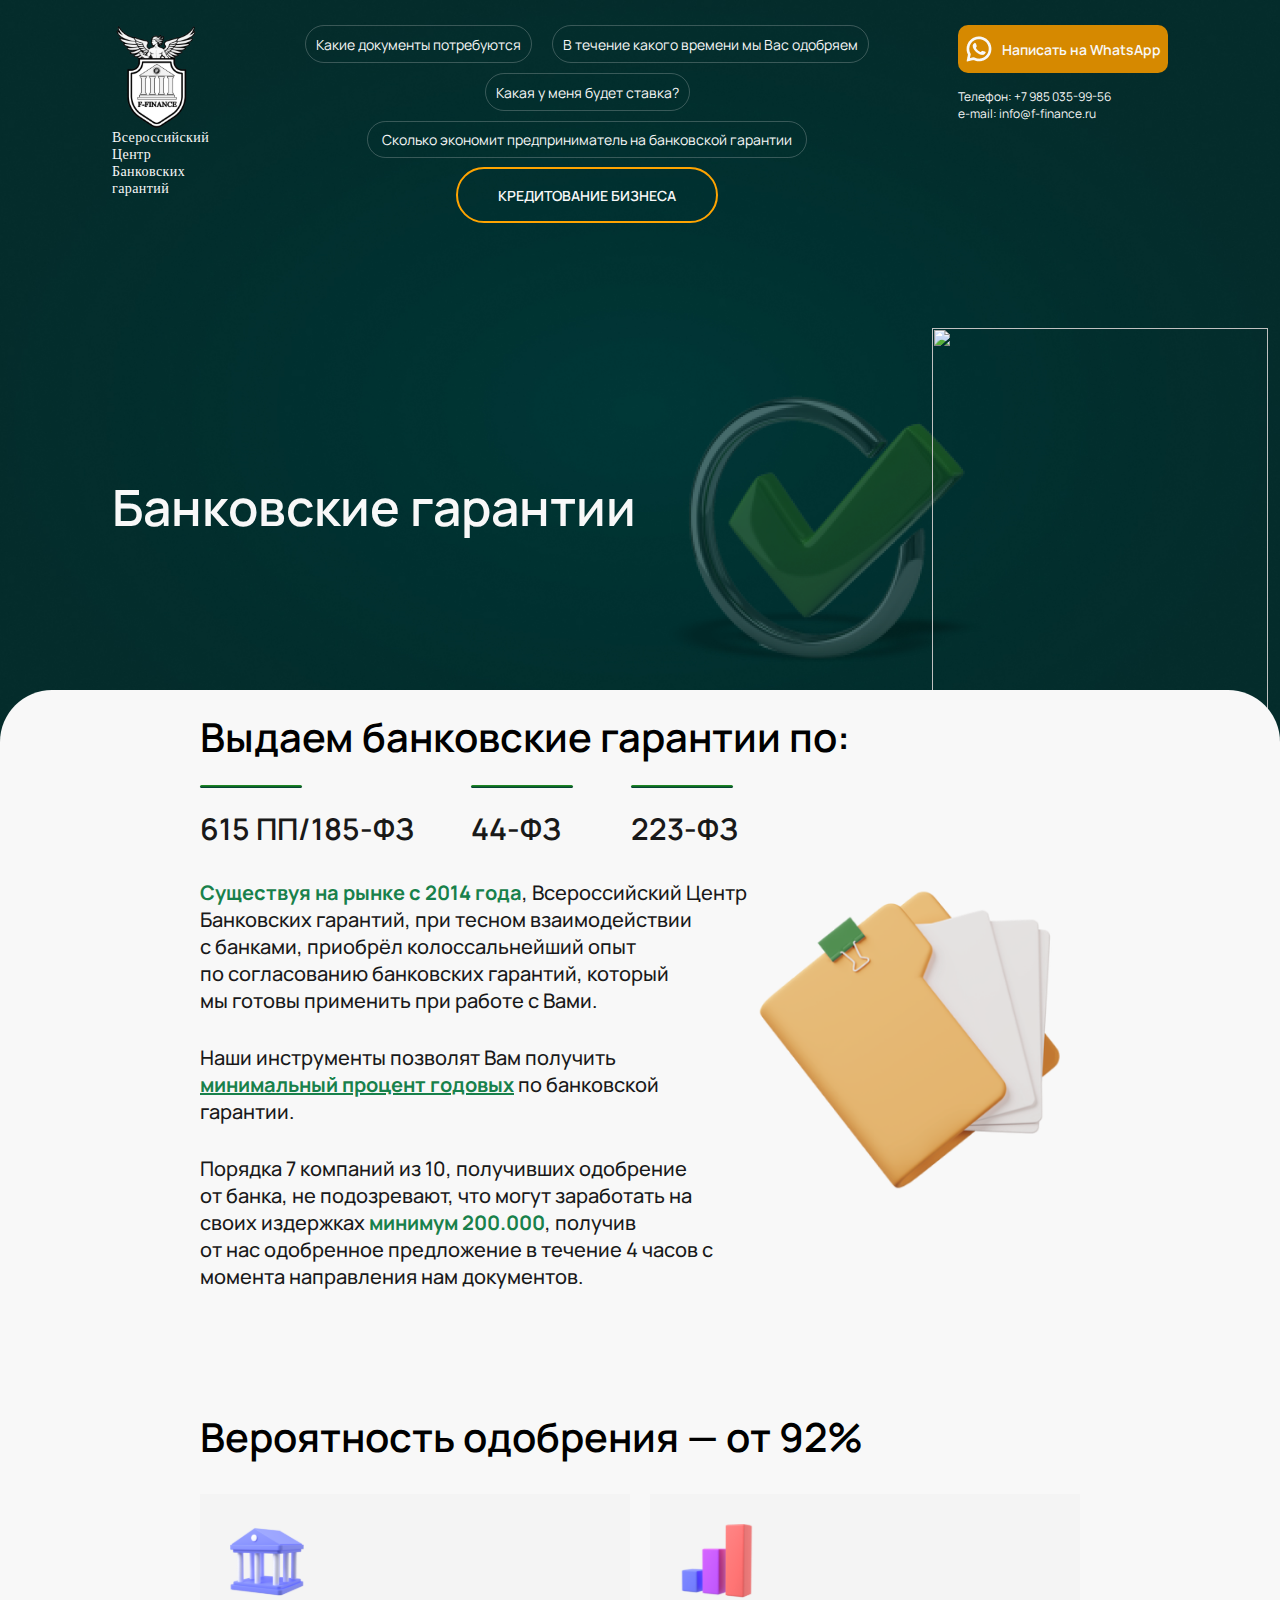
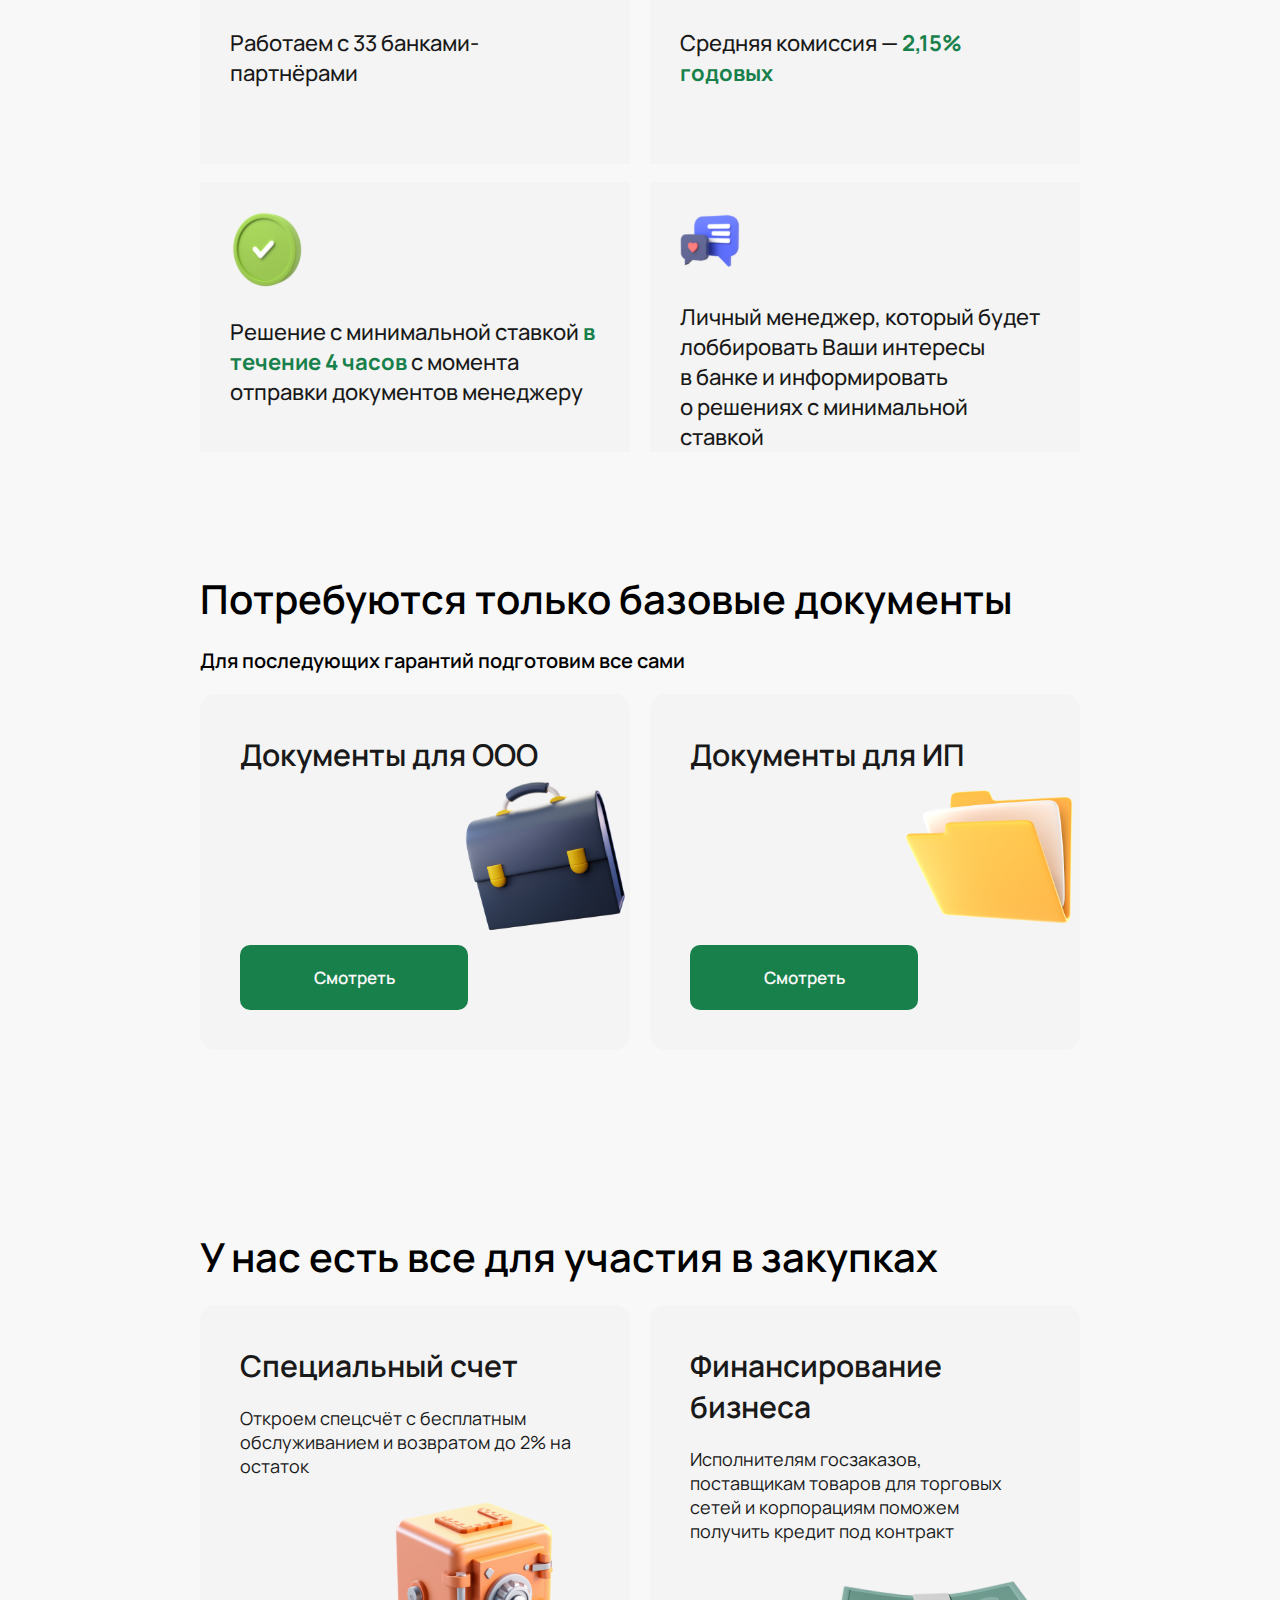
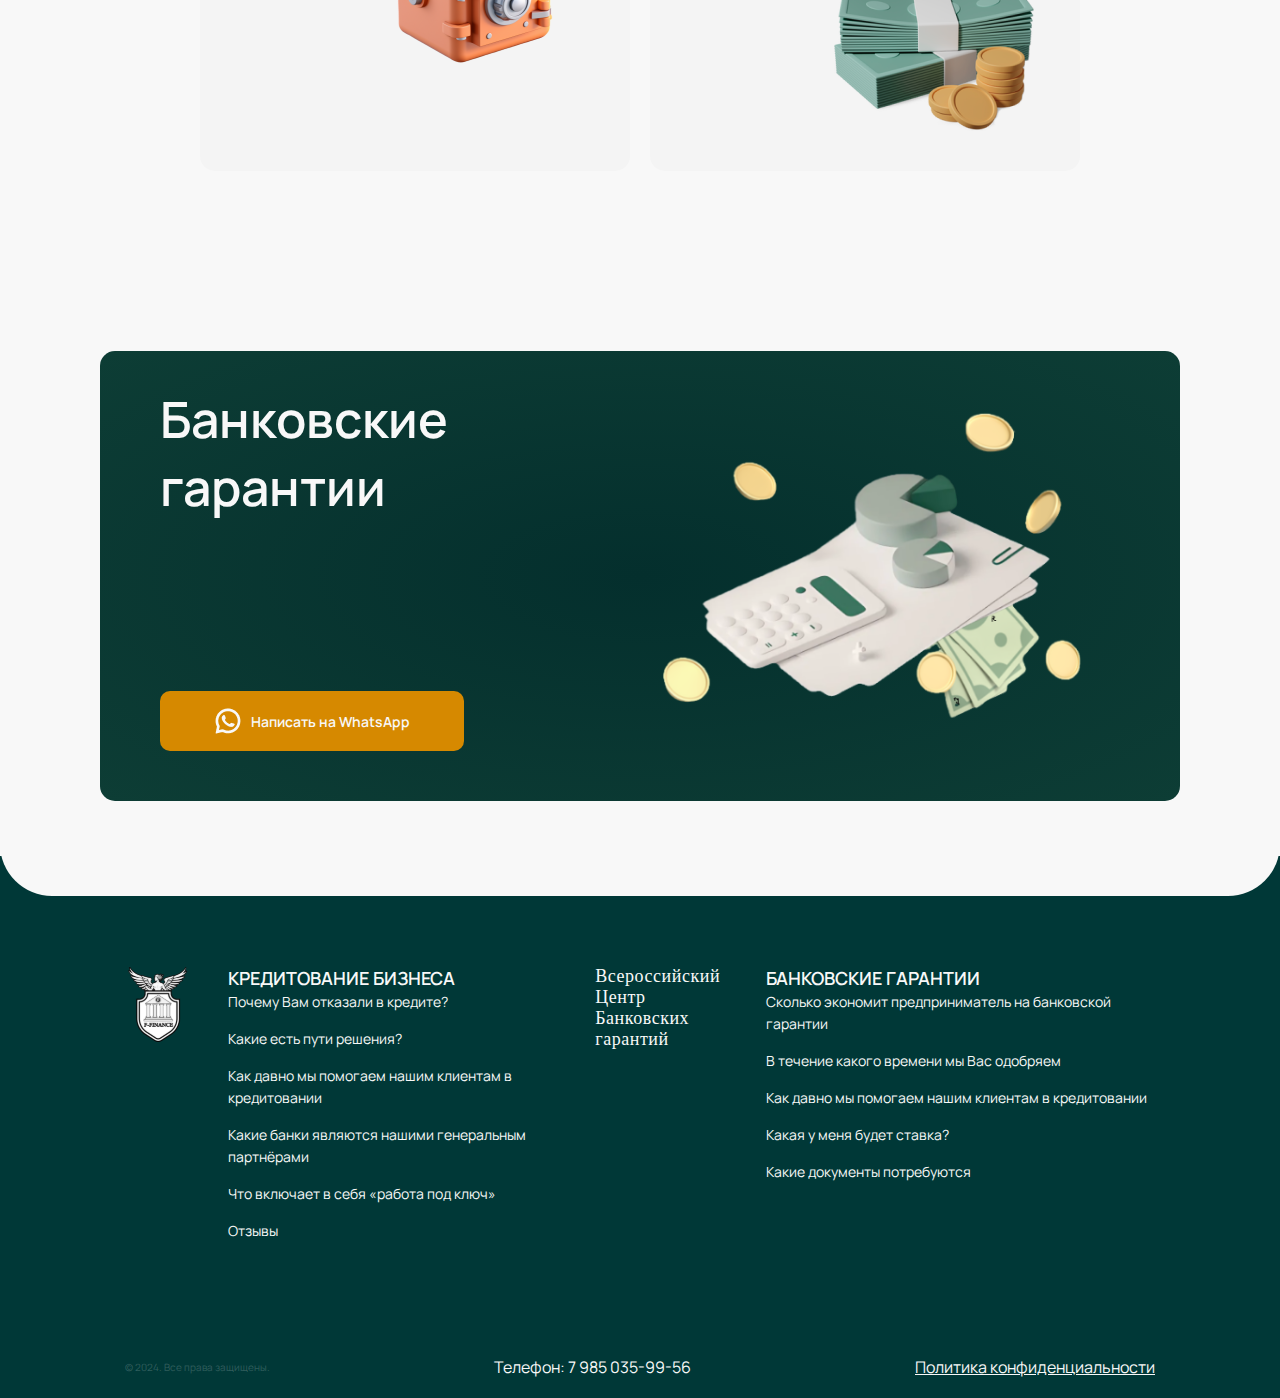
==== guarantees.html @ 7646e1a2 "edits" ====
<!DOCTYPE html>
<html lang="en">
<head>
    <meta charset="UTF-8">
    <meta name="viewport" content="width=device-width, initial-scale=1.0">
    <title>Банковские гарантии</title>
    <link rel="stylesheet" href="css/guarantee.css" />
</head>
<body>
    <div class="wrapper">
        <header class="header">
            <div class="header__container container">
                <div class="header__logo">
                    <img src="img/logo.svg" alt="logo" />
                    <p class="header__logo-text">
                        Всероссийский Центр Банковских гарантий
                    </p>
                </div>
                <nav class="header__nav menu">
                    <ul class="menu__list">
                        <li class="menu__list-item">
                            <a href="#documents"
                                >Какие документы потребуются
                            </a>
                        </li>
                        <li class="menu__list-item ok">
                            <a href="#time">В течение какого времени мы Вас одобряем</a>
                        </li>
                        <li class="menu__list-item time">
                            <a href="#time"
                                >Какая у меня будет ставка?</a
                            >
                        </li>
                        <div class="menu__list-block">
                            <li class="menu__list-item">
                                <a href="#issue"
                                    >Сколько экономит предприниматель на банковской гарантии </a
                                >
                            </li>
                        </div>

                        <li class="menu__list-item menu__list-accent">
                            <a href="index.html"
                                >Кредитование бизнеса</a
                            >
                        </li>
                    </ul>
                </nav>
                <nav class="header__mob mob-menu">
                    <ul class="mob-menu__list">
                        <li class="mob-menu__list-item">
                            <a href="#issue"
                                >Сколько экономит предприниматель 
                                на банковской гарантии </a
                            >
                        </li>
                        <li class="mob-menu__list-item ok1">
                            <a href="#time">В течение какого времени мы Вас одобряем</a>
                        </li>
                        <li class="mob-menu__list-item time1">
                            <a href="#time"
                                >Какая у меня будет ставка?</a
                            >
                        </li>
                        <li class="mob-menu__list-item">
                            <a href="#documents">Какие документы потребуются</a>
                        </li>

                        <li class="menu__list-accent_mobile">
                            <a href="index.html"
                                >Кредитование бизнеса</a
                            >
                        </li>
                    </ul>
                    <div class="mob-menu__contacts">
                        <a
                            class="wa-btn btn"
                            target="_blank"
                            href="https://wa.me/79850359956"
                        >
                            <img
                                src="img/whatsapp.png"
                                alt="whatsapp icon"
                            />
                            Написать на WhatsApp
                        </a>
                        <span class="number"
                            >Телефон: +7 985 035-99-56</span
                        >
                    </div>
                </nav>
                <div class="header__contacts">
                    <a
                        class="wa-btn btn"
                        target="_blank"
                        href="https://wa.me/79850359956"
                    >
                        <img src="img/whatsapp.png" alt="whatsapp icon" />
                        Написать на WhatsApp
                    </a>
                    <div class="number-wrap">
                        <span class="number"
                            >Телефон: +7 985 035-99-56</span
                        >
                        <span class="number"
                            >e-mail: info@f-finance.ru</span
                        >
                    </div>
                </div>
                <div class="burger">
                    <span></span>
                    <span></span>
                    <span></span>
                </div>
            </div>
                <div class="header__content container">
                    <h1 class="header__content-title">Банковские гарантии</h1>
                    <div class="header__content-img">
                        <img class="approved" src="./img/businessGuarantees/approved.png" alt="">
                        <img class="phone" src="./img/businessGuarantees/phone.svg" alt="">
                    </div>
            </div>
        </header>

        <main>
            <div class="wrapper-white ">
                <div id="issue" class="issue container">
                    <h1 class="title">Выдаем банковские гарантии по:</h1>

                    <div class="issue__section">
                        <div class="issue__section-text">
                            <div class="articles">
                                <div class="article">
                                    <div class="article-line"></div>
                                    <h2 class="article-text">615 ПП/185-ФЗ</h2>
                                </div>
                                <div class="article">
                                    <div class="article-line"></div>
                                    <h2 class="article-text">44-ФЗ</h2>
                                </div>
                                <div class="article">
                                    <div class="article-line"></div>
                                    <h2 class="article-text">223-ФЗ</h2>
                                </div>
                            </div>
                            <p><span class="accent">Существуя на рынке с 2014 года</span>, Всероссийский Центр Банковских гарантий, при тесном взаимодействии с банками, приобрёл колоссальнейший опыт по согласованию банковских гарантий, который мы готовы применить при работе с Вами. </p>
                            <p>Наши инструменты позволят Вам получить <span style="text-decoration: underline;" class="accent">минимальный процент годовых</span> по банковской гарантии.</p>
                            <p>Порядка 7 компаний из 10, получивших одобрение от банка, не подозревают, что могут заработать на своих издержках <span class="accent">минимум 200.000</span>, получив от нас одобренное предложение в течение 4 часов с момента направления нам документов. </p>
                        </div>
                        <div class="issue__section-img">
                            <img src="./img/businessGuarantees/folder.png" alt="">
                        </div>
                    </div>
                </div>

                <div id="time" class="approval__section container">
                    <h1 class="title">Вероятность одобрения — от 92%</h1>

                    <div class="approval__section-cards">
                        <div class="approval__section-card">
                            <img src="./img/businessGuarantees/bank.svg" alt="">
                            <p>Работаем с 33 банками-партнёрами</p>
                        </div>
                        <div  class="approval__section-card">
                            <img src="./img/businessGuarantees/comission.svg" alt="">
                            <p>Средняя комиссия — <span id="time1" class="accent procent">2,15% годовых</span></p>
                        </div>

                        <div class="approval__section-card">
                            <img src="./img/businessGuarantees/approve.svg" alt="">
                            <p>Решение с минимальной ставкой <span id="time2" class="accent time">в течение 4 часов</span> с момента отправки документов менеджеру</p>
                        </div>

                        <div class="approval__section-card">
                            <img src="./img/businessGuarantees/message.svg" alt="">
                            <p>Личный менеджер, который будет лоббировать Ваши интересы в банке и информировать о решениях с минимальной ставкой</p>
                        </div>
                    </div>
                </div>

                <div id="documents" class="documents__section container">
                    <h1 class="title">Потребуются только базовые документы</h1>
                        <h3 class="subtitle">Для последующих гарантий подготовим все сами</h3>

                        <div class="documents__section-cards">
                            <div class="documents__section-card">
                                <div>
                                    <h3>Документы для ООО</h3>
                                    <button class="green-btn llc">Смотреть</button>
                                </div>
                                <img src="./img/businessGuarantees/breifcase.png" alt="">
                            </div>

                            <div class="documents__section-card">
                                <div>
                                    <h3>Документы для ИП</h3>
                                    <button class="green-btn sp">Смотреть</button>
                                </div>
                                <img src="./img/businessGuarantees/folder-icon.png" alt="">
                            </div>
                        </div>
                        </div>


                <div class="purchase__section container">
                    <h1 class="title">У нас есть все для участия в закупках</h1>

                    <div class="purchase__section-cards">
                        <div class="purchase__section-card">
                            <h3>Специальный счет</h3>
                            <p>Откроем спецсчёт с бесплатным обслуживанием и возвратом до 2% на остаток</p>
                            <div>
                                <img src="./img/businessGuarantees/safe.png" alt="safe">
                            </div>
                        </div>

                        <div class="purchase__section-card">
                            <h3>Финансирование бизнеса</h3>
                            <p>Исполнителям госзаказов, поставщикам товаров  для торговых сетей и корпорациям поможем получить кредит под контракт</p>
                            <div><img src="./img/businessGuarantees/money.png" alt="money"></div>
                        </div>
                    </div>
                </div>

                <div class="write__section container">
                    <div>
                        <h1>Банковские гарантии</h1>
                    <a
                            class="wa-btn btn write-btn"
                            target="_blank"
                            href="https://wa.me/79850359956"
                        >
                            <img
                                src="img/whatsapp.png"
                                alt="whatsapp icon"
                            />
                            Написать на WhatsApp
                        </a>
                    </div>
                    <div>
                        <img src="./img/businessGuarantees/money-icon.png" alt="">
                    </div>
                </div>
                </div>
            </div>
        </main>

        
        <footer class="footer">
            <div class="footer__container container">
                <div class="footer_container-up">
                    <div class="footer_container-left">
                        <div class="logo footer__logo">
                            <img src="img/logo.svg" alt="" />
                        </div>

                        <ul class="footer_nav-list">
                            <h6 class="footer_nav-item footer_nav-accent bank-link">
                                <a href="index.html">Кредитование бизнеса</a>
                            </h6>
                            <li class="footer_nav-item">
                                <a href="./index.html#denial"
                                    >Почему Вам отказали в кредите?</a
                                >
                            </li>
                            <li class="footer_nav-item">
                                <a href="./index.html#ways">Какие есть пути решения?</a>
                            </li>
                            <li class="footer_nav-item">
                                <a href="./index.html#experience"
                                    >Как давно мы помогаем нашим клиентам в
                                    кредитовании</a
                                >
                            </li>
                            <li class="footer_nav-item">
                                <a href="./index.html#partners"
                                    >Какие банки являются нашими генеральным
                                    партнёрами</a
                                >
                            </li>
                            <li class="footer_nav-item">
                                <a href="./index.html#work"
                                    >Что включает в себя «работа
                                    под ключ»</a
                                >
                            </li>
                            <li class="footer_nav-item">
                                <a href="./index.html#reviews">Отзывы</a>
                            </li>
                        </ul>
                    </div>
                    <div class="footer_container-right">
                        <div class="logo footer__logo-text">
                            Всероссийский Центр Банковских гарантий
                        </div>

                        <ul class="footer_nav-list">
                            <h6 class="footer_nav-item bank-link">
                                <a href="guarantees.html">Банковские гарантии</a>
                            </h6>
                            <li class="footer_nav-item">
                                <a href="#issue"
                                    >Сколько экономит предприниматель на
                                    банковской гарантии
                                </a>
                            </li>
                            <li class="footer_nav-item ok3">
                                <a href="#time"
                                    >В течение какого времени мы Вас
                                    одобряем</a
                                >
                            </li>
                            <li class="footer_nav-item time3">
                                <a href="#time"
                                    >Как давно мы помогаем нашим клиентам в
                                    кредитовании</a
                                >
                            </li>
                            <li class="footer_nav-item">
                                <a href="#time">Какая у меня будет ставка?</a>
                            </li>
                            <li class="footer_nav-item">
                                <a href="#documents">Какие документы потребуются</a>
                            </li>
                        </ul>
                    </div>
                </div>
                <div class="footer_container-down">
                    <h6 class="footer__text">
                        © 2024. Все права защищены.
                    </h6>
                    <h5 class="footer-number">Телефон: 7 985 035-99-56</h5>
                    <a href="policy.html">Политика конфиденциальности</a>
                </div>
            </div>
        </footer>

        <footer class="footer-mobile">
            <div class="footer_container-right">
                <ul class="footer_nav-list">
                    <li class="footer_nav-item fc">
                        <a href="./index.html#denial"
                            >Почему Вам отказали в кредите?
                        </a>
                    </li>
                    <li class="footer_nav-item">
                        <a href="./index.html#ways"
                            >Какие есть пути решения</a
                        >
                    </li>
                    <li class="footer_nav-item">
                        <a href="./index.html#experience"
                            >Как давно мы помогаем нашим клиентам в кредитовании</a
                        >
                    </li>
                    <li class="footer_nav-item">
                        <a href="./index.html#partners">Какие банки являются нашими генеральным партнёрами</a>
                    </li>
                    <li class="footer_nav-item">
                        <a href="./index.html#work">Что включает в себя «работа под ключ»</a>
                    </li>

                    <li class="footer_nav-item">
                        <a href="./index.html#reviews">Отзывы</a>
                    </li>

                    <h6 class="bank-link"><a href="index.html">КРЕДИТОВАНИЕ БИЗНЕСА</a></h6>
                </ul>
            </div>

            <div class="footer_container-down down-mobile">
                <h6 class="footer__text">© 2024. Все права защищены.</h6>
                <a href="policy.html">Политика конфиденциальности</a>
            </div>
        </footer>

        <div class="modal ">
            <div class="modal__content">
                <div class="modal__content-escape">
                    <img class="esc" src="./img/businessGuarantees/escape.svg" alt="">
                </div>

                <h1 class="modal__content-title">Документы для ООО</h1>

                <ul class="modal__content-list">
                    <li class="modal__content-item">Паспорт руководителя и учредителя организации (скан страниц разворота с фотографией + страницы с регистрацией);</li>
                    <li class="modal__content-item">Бухгалтерскую отчетность за прошлый год с квитанцией о приеме ИФНС;</li>
                    <li class="modal__content-item">Бухгалтерскую отчетность за последний квартал без отметок ИФНС, просто выгрузку (баланс и отчёт о финансовых результатах);</li>
                    <li class="modal__content-item">Налоговая декларация по УСН/налогу на прибыль за последний завершенный период с отметкой о принятии налоговым органом;</li>
                    <li class="modal__content-item">Устав организации;</li>
                    <li class="modal__content-item">Решение / протокол о назначении директором;</li>
                    <li class="modal__content-item">Договор аренды / собственности;</li>
                    <li class="modal__content-item">Карточку организации в свободной форме (где указаны юридический/фактический адрес, БИК, номер р/с);</li>
                    <li class="modal__content-item">Номер закупки как на портале ЕИС, и тип гарантии (участие, обеспечение исполнения и т.д.) плюс сумму и срок.</li>
                </ul>

            </div>
        </div>

        <div class="modal modalSp">
            <div class="modal__content">
                <div class="modal__content-escape">
                    <img class="esc esc1" src="./img/businessGuarantees/escape.svg" alt="">
                </div>

                <h1 class="modal__content-title">Документы для ИП</h1>

                <ul class="modal__content-list">
                    <li class="modal__content-item">Паспорт руководителя и учредителя организации (скан страниц разворота с фотографией + страницы с регистрацией);</li>
                    <li class="modal__content-item">Бухгалтерскую отчетность за год, без отметок ИФНС, просто выгрузку (баланс и отчёт о финансовых результатах;</li>
                    <li class="modal__content-item">Бухгалтерскую отчетность за 2 последний квартал без отметок ИФНС, просто выгрузку (баланс и отчёт о финансовых результатах);</li>
                    <li class="modal__content-item">Налоговая декларация по УСН/налогу на прибыль за последний завершенный период с отметкой о принятии налоговым органом;</li>
                    <li class="modal__content-item">Карточку организации в свободной форме (где указаны юридический/фактический адрес, БИК, номер р/с);</li>
                    <li class="modal__content-item">Номер закупки как на портале ЕИС, и тип гарантии (участие, обеспечение исполнения и т.д.) плюс сумму и срок.</li>
                    </ul>

            </div>
        </div>

    <script src="./js/scriptModal.js"></script>
</body>
</html>
---- css/guarantee.css ----
@import url("./reset.css");
@import url("https://fonts.googleapis.com/css2?family=Bebas+Neue&family=Manrope:wght@200..800&display=swap");
:root {
  --black: #000;
  --white: #f8f8f8;
  --grey: #ebebeb;
  --green: #003837;
  --greenHover: #00d107;
  --lightGreen: #18814b;
  --yellow: #ffa401;
}

div,
span,
h1,
h2,
h3,
h4,
h5,
h6,
p,
a {
  font-family: "Manrope", sans-serif;
  color: var(--white);
}

body {
  background-color: var(--white);
}

.container {
  max-width: 1256px;
  margin: 0 auto;
  padding: 0px 100px;
}
@media (max-width: 700px) {
  .container {
    padding: 0 10px;
  }
}

.title {
  font-size: 40px;
  font-weight: 600;
  line-height: 54.64px;
  margin-bottom: 20px;
  color: var(--black);
}
@media (max-width: 1000px) {
  .title {
    font-size: 30px;
    line-height: 34.15px;
  }
}
@media (max-width: 590px) {
  .title {
    font-size: 35px;
    line-height: 40px;
  }
}
@media (max-width: 400px) {
  .title {
    font-size: 25px;
    line-height: 34.15px;
  }
}

.phrase {
  display: inline-block;
  color: rgba(2, 49, 48, 0.4117647059);
  font-size: 12px;
  padding: 10px 15px;
  margin-bottom: 10px;
  border: 1px solid rgba(2, 49, 48, 0.4117647059);
  border-radius: 100px;
}

.subtitle {
  color: var(--black);
  font-size: 20px;
  font-weight: 600;
  margin-top: 20px;
  margin-bottom: 20px;
}
.subtitle span {
  display: block;
  color: var(--black);
  font-weight: 600;
  font-size: 20px;
  line-height: 27.32px;
  margin-bottom: 5px;
}
@media (max-width: 400px) {
  .subtitle span {
    font-size: 16px;
    line-height: 21.86px;
  }
}
@media (max-width: 400px) {
  .subtitle {
    font-size: 14px;
    line-height: 19.12px;
  }
}

.header {
  background: url(../img/bg.jpg);
  background-size: cover;
  background-repeat: no-repeat;
}
.header__logo {
  width: 127px;
}
.header__logo img {
  width: 85px;
  height: 104px;
}
.header__logo-text {
  font-family: "Bebas Neue";
  letter-spacing: 0.03em;
  font-size: 14px;
  font-weight: 300;
}
@media (max-width: 1000px) {
  .header__logo {
    display: flex;
    width: 100%;
    align-items: center;
  }
  .header__logo img {
    width: 44px;
    height: 54px;
    margin-right: 36px;
  }
  .header__logo-text {
    width: 156px;
    font-family: "Bebas Neue";
    letter-spacing: 0.03em;
    font-size: 14px;
    font-weight: 300;
  }
}
.header__container {
  padding-top: 25px;
  display: flex;
  justify-content: space-between;
  position: relative;
}
.header__contacts {
  z-index: 1;
}
@media (max-width: 1050px) {
  .header__contacts {
    display: none;
  }
}

.burger {
  display: none;
  z-index: 101;
  align-items: start;
  justify-content: center;
  width: 50px;
  height: 50px;
  border-radius: 30px;
  background-color: var(--white);
  position: relative;
}
.burger span {
  display: flex;
  width: 30px;
  height: 3px;
  border-radius: 10px;
  transition: 0.3s ease-in-out;
  background-color: #191919;
}
.burger span {
  margin: 15px 0;
  position: absolute;
}
.burger span:nth-child(1) {
  position: absolute;
  top: 20px;
}
.burger span:nth-child(2) {
  top: 10px;
  width: 18px;
  right: 13px;
}
.burger.active {
  /* & span::before {
      transform: rotate(45deg);
      top: 10px;
  } */
}
.burger.active span:nth-child(2) {
  display: none;
}
.burger.active span:nth-child(1) {
  top: 10px;
  transform: rotate(45deg);
}
.burger.active span:nth-child(3) {
  transform: rotate(-45deg);
  top: 10px;
}
@media (max-width: 1050px) {
  .burger {
    display: flex;
  }
}

.menu {
  display: flex;
  width: 900px;
}
@media (max-width: 1200px) {
  .menu {
    width: 750px;
  }
}
@media (max-width: 1050px) {
  .menu {
    display: none;
  }
}
.menu__list {
  display: flex;
  align-items: center;
  justify-content: center;
  flex-wrap: wrap;
  row-gap: 10px !important;
  gap: 20px;
}
.menu__list-item {
  padding: 7px 10px;
  border: 0.5px solid rgba(215, 215, 215, 0.26);
  border-radius: 68px;
}
.menu__list-item a {
  color: var(--white);
  font-size: 14px;
  transition: 0.2s ease-in-out;
}
.menu__list-block {
  display: inline-block;
  width: 100%;
  text-align: center;
}
.menu__list-block li {
  border: none;
}
.menu__list-block li a {
  padding: 8px 14px;
  border-radius: 68px;
  border: 0.5px solid rgba(215, 215, 215, 0.26);
}
.menu__list-accent {
  font-size: 16px;
  font-weight: 600;
  border: 2px solid #ffa401;
  padding: 15px 40px;
  text-transform: uppercase;
}

.menu__list-accent_mobile {
  font-size: 16px;
  font-weight: 600;
  text-transform: uppercase;
}

.mob-menu {
  opacity: 0;
  position: absolute;
  z-index: -1;
  display: flex;
  flex-direction: column;
  align-items: center;
  justify-content: center;
  top: 0;
  left: 0;
  width: 100%;
  height: 501px;
  padding-top: 80px;
  background-color: var(--green);
  transition: 0.3s ease-in-out;
}
@media (max-width: 1050px) {
  .mob-menu.active {
    z-index: 100;
    opacity: 1;
    padding-bottom: 40px;
  }
}
.mob-menu__contacts {
  padding-top: 35px;
  height: 120px;
  text-align: center;
}
.mob-menu__list {
  display: flex;
  flex-direction: column;
  align-items: center;
  gap: 20px;
}
.mob-menu__list-item {
  display: flex;
}
.mob-menu__list-item a {
  text-align: center;
  font-size: 14px;
}

.btn {
  background-color: #d68900;
  display: flex;
  align-items: center;
  justify-content: center;
  color: var(--white);
  font-size: 17px;
  font-weight: 600;
  width: 228px;
  height: 65px;
  border-radius: 10px;
  transition: all 0.3s ease-in-out;
}
.btn:hover {
  box-shadow: 0 0 25px #ffb93c;
}

.wa-btn {
  width: 210px;
  height: 48px;
  font-size: 14px;
  gap: 10px;
  border-radius: 10px;
  font-weight: 600;
  margin-bottom: 15px;
}

.number-wrap {
  display: flex;
  flex-direction: column;
  column-gap: 6px;
}

.number {
  color: var(--white);
  font-size: 12px;
  font-weight: 400;
}

.accent {
  color: #18814b;
  font-weight: 700;
}

.header__content {
  height: 567px;
  display: flex;
  align-items: center;
  position: relative;
}
@media (max-width: 1200px) {
  .header__content {
    flex-direction: column;
  }
}
.header__content-title {
  font-size: 50px;
  font-weight: 600;
}
@media (max-width: 1200px) {
  .header__content-title {
    margin-top: 30px;
  }
}
@media (max-width: 1000px) {
  .header__content-title {
    font-size: 36px;
    margin-top: 30px;
  }
}
@media (max-width: 620px) {
  .header__content-title {
    font-size: 28px;
    margin-top: 30px;
  }
}
.header__content-img img {
  position: absolute;
}
.header__content-img .approved {
  top: 160px;
  width: 357px;
  height: 279px;
}
@media (max-width: 1256px) {
  .header__content-img .approved {
    right: 300px;
  }
}
@media (max-width: 1200px) {
  .header__content-img .approved {
    top: 80px;
    right: auto;
  }
}
@media (max-width: 1200px) {
  .header__content-img .approved {
    top: 80px;
    right: auto;
    width: 300px;
    height: auto;
  }
}
@media (max-width: 620px) {
  .header__content-img .approved {
    top: 142px;
    width: 197px;
    height: auto;
  }
}
@media (max-width: 400px) {
  .header__content-img .approved {
    top: 130px;
    right: 5px;
  }
}
.header__content-img .phone {
  top: 105px;
  right: 0px;
  width: 336px;
  height: 406px;
}
@media (max-width: 1256px) {
  .header__content-img .phone {
    right: 30px;
    width: 336px;
  }
}
@media (max-width: 1200px) {
  .header__content-img .phone {
    top: 180px;
    left: 300px;
    width: 336px;
  }
}
@media (max-width: 1000px) {
  .header__content-img .phone {
    top: 180px;
    left: 200px;
    width: 336px;
  }
}
@media (max-width: 750px) {
  .header__content-img .phone {
    top: 180px;
    left: 100px;
    width: 336px;
  }
}
@media (max-width: 620px) {
  .header__content-img .phone {
    width: 245px;
  }
}
@media (max-width: 470px) {
  .header__content-img .phone {
    left: 40px;
  }
}

.wrapper-white {
  position: relative;
  z-index: 3;
  background-color: var(--white);
  border-radius: 52px;
  margin-top: -100px;
  padding: 20px 100px;
  color: #191919;
}
@media (max-width: 750px) {
  .wrapper-white {
    padding: 20px 20px;
  }
}

.issue__section {
  display: flex;
  align-items: center;
  margin-bottom: 120px;
}
@media (max-width: 1000px) {
  .issue__section {
    flex-wrap: wrap;
  }
}
.issue__section-text {
  width: 820px;
}
.issue__section-text p {
  font-weight: 500;
  font-size: 20px;
  margin-top: 30px;
  color: #191919;
}
@media (max-width: 750px) {
  .issue__section-text p {
    margin-top: 18px;
  }
}
@media (max-width: 600px) {
  .issue__section-text p {
    margin-top: 16px;
  }
}
.issue__section-img img {
  width: 498px;
}

.articles {
  display: flex;
  justify-content: space-between;
}
@media (max-width: 750px) {
  .articles {
    flex-direction: column;
  }
}
.articles .article {
  margin-right: 10px;
}
@media (max-width: 750px) {
  .articles .article {
    margin-top: 20px;
  }
}
.articles .article-line {
  width: 102px;
  height: 3px;
  border-radius: 50px;
  background: linear-gradient(0deg, rgb(0, 56, 55), rgb(35, 151, 30));
}
.articles .article-text {
  margin-top: 20px;
  color: #191919;
  font-weight: 600;
  font-size: 40px;
  text-transform: uppercase;
}
@media (max-width: 1300px) {
  .articles .article-text {
    font-size: 30px;
  }
}
@media (max-width: 1120px) {
  .articles .article-text {
    font-size: 26px;
  }
}
@media (max-width: 1000px) {
  .articles .article-text {
    font-size: 22px;
  }
}

.approval__section {
  margin-bottom: 120px;
}
.approval__section-cards {
  margin-top: 30px;
  display: grid;
  grid-template-columns: repeat(2, 1fr);
  grid-template-rows: repeat(2, 1fr);
  grid-column-gap: 20px;
  grid-row-gap: 18px;
}
@media (max-width: 850px) {
  .approval__section-cards {
    grid-template-columns: repeat(1, 1fr);
    grid-template-rows: repeat(4, 1fr);
  }
}
.approval__section-card {
  padding: 30px;
  padding-bottom: 0;
  background-color: #f4f4f4;
}
.approval__section-card p {
  margin-top: 30px;
  color: #191919;
  font-size: 22px;
  font-weight: 500;
}
@media (max-width: 1120px) {
  .approval__section-card p {
    font-size: 18px;
  }
}

.documents__section {
  margin-bottom: 180px;
}
.documents__section-cards {
  display: grid;
  grid-template-columns: repeat(2, 1fr);
  grid-template-rows: 1fr;
  grid-column-gap: 20px;
  grid-row-gap: 18px;
}
@media (max-width: 1000px) {
  .documents__section-cards {
    grid-template-columns: repeat(1, 1fr);
    grid-template-rows: repeat(2, 1fr);
  }
}
.documents__section-card {
  position: relative;
  border-radius: 15px;
  padding: 40px;
  background-color: #f4f4f4;
}
@media (max-width: 450px) {
  .documents__section-card {
    height: 323px;
  }
}
@media (max-width: 450px) {
  .documents__section-card div {
    text-align: center;
  }
}
.documents__section-card div h3 {
  color: #191919;
  font-size: 30px;
  font-weight: 600;
  margin-bottom: 170px;
}
@media (max-width: 450px) {
  .documents__section-card div h3 {
    font-size: 24px;
    margin-bottom: 15px;
  }
}
.documents__section-card div button {
  background-color: #18814b;
  display: flex;
  align-items: center;
  justify-content: center;
  color: var(--white);
  font-size: 17px;
  font-weight: 600;
  width: 228px;
  height: 65px;
  border-radius: 10px;
  transition: all 0.3s ease-in-out;
}
.documents__section-card div button:hover {
  box-shadow: 0 0 25px #00c35f;
}
@media (max-width: 450px) {
  .documents__section-card div button {
    margin-left: 30px;
  }
}
@media (max-width: 410px) {
  .documents__section-card div button {
    margin-left: 0px;
  }
}
.documents__section-card img {
  position: absolute;
  top: 85px;
  right: 0;
}
@media (max-width: 1300px) {
  .documents__section-card img {
    width: 176px;
  }
}
@media (max-width: 450px) {
  .documents__section-card img {
    top: 160px;
    left: 70px;
    right: auto;
  }
}
@media (max-width: 410px) {
  .documents__section-card img {
    top: 170px;
    width: 140px;
  }
}

.purchase__section {
  margin-bottom: 180px;
}
.purchase__section-cards {
  display: grid;
  grid-template-columns: repeat(2, 1fr);
  grid-template-rows: 1fr;
  grid-column-gap: 20px;
  grid-row-gap: 18px;
}
@media (max-width: 1000px) {
  .purchase__section-cards {
    grid-template-columns: repeat(1, 1fr);
  }
}
.purchase__section-card {
  border-radius: 15px;
  padding: 40px;
  background-color: #f4f4f4;
}
.purchase__section-card h3 {
  font-size: 30px;
  font-weight: 600;
  color: #191919;
}
@media (max-width: 420px) {
  .purchase__section-card h3 {
    font-size: 24px;
  }
}
.purchase__section-card p {
  margin-top: 20px;
  margin-bottom: 20px;
  font-size: 18px;
  color: #191919;
}
@media (max-width: 420px) {
  .purchase__section-card p {
    margin-top: 15px;
    font-size: 16px;
  }
}
.purchase__section-card div {
  text-align: end;
}
@media (max-width: 420px) {
  .purchase__section-card div {
    text-align: center;
  }
}

.write__section {
  border-radius: 15px;
  display: flex;
  align-items: center;
  margin-bottom: 75px;
  background: radial-gradient(#042F2D, #0D3D35);
  background-position: center;
  height: 450px;
  background-repeat: no-repeat;
  padding: 60px;
}
@media (max-width: 1000px) {
  .write__section {
    height: auto;
    flex-direction: column;
  }
}
.write__section h1 {
  font-size: 50px;
  font-weight: 600;
  margin-bottom: 170px;
}
@media (max-width: 1000px) {
  .write__section h1 {
    font-size: 50px;
    margin-bottom: 20px;
  }
}
@media (max-width: 850px) {
  .write__section h1 {
    font-size: 40px;
    margin-bottom: 20px;
  }
}
@media (max-width: 590px) {
  .write__section h1 {
    font-size: 30px;
    margin-bottom: 20px;
  }
}
@media (max-width: 490px) {
  .write__section h1 {
    font-size: 20px;
    margin-bottom: 20px;
  }
}
@media (max-width: 400px) {
  .write__section h1 {
    font-size: 16px;
    margin-bottom: 20px;
  }
}
.write__section a {
  height: 60px;
  width: 304px;
}
@media (max-width: 1000px) {
  .write__section a {
    width: 100%;
    margin-bottom: 20px;
  }
}
@media (max-width: 400px) {
  .write__section a {
    padding: 10px;
  }
}

.footer-mobile {
  display: none;
}
@media (max-width: 600px) {
  .footer-mobile {
    display: block;
    background-color: var(--green);
    padding: 60px 25px 20px;
    margin-top: -40px;
  }
  .footer-mobile__logo {
    margin-right: 40px;
    width: 66px;
    height: 80px;
    margin-bottom: 10px;
  }
  .footer-mobile__text {
    font-size: 10px;
    font-weight: 400;
    color: rgba(248, 248, 248, 0.2);
  }
}

.footer {
  background-color: var(--green);
  padding: 60px 25px 20px;
  margin-top: -40px;
}
.footer__logo {
  margin-right: 40px;
  width: 66px;
  height: 80px;
  margin-bottom: 10px;
}
.footer__text {
  font-size: 10px;
  font-weight: 400;
  color: rgba(248, 248, 248, 0.2);
}
@media (max-width: 600px) {
  .footer {
    display: none;
  }
}

.footer_container-up {
  margin-top: 50px;
  display: flex;
  justify-content: space-between;
}

.fc {
  font-size: 14px;
  font-weight: 400;
  text-transform: none;
}

.footer_container-down {
  margin-top: 100px;
  display: flex;
  justify-content: space-between;
  align-items: center;
}
.footer_container-down a {
  text-decoration: underline;
}
@media (max-width: 400px) {
  .footer_container-down {
    margin-top: 20px;
  }
}

.bank-link > a {
  text-transform: uppercase;
  font-size: 18px;
  font-weight: 600;
  margin-bottom: 20px;
}

.footer_container-left, .footer_container-right {
  display: flex;
  justify-content: space-between;
}
.footer_container-left ul li, .footer_container-right ul li {
  margin-bottom: 15px;
}
@media (max-width: 400px) {
  .footer_container-left ul li:last-child, .footer_container-right ul li:last-child {
    text-transform: uppercase;
    font-size: 18px;
    font-weight: 600;
    margin-top: 20px;
  }
}
.footer_container-left ul li > a, .footer_container-right ul li > a {
  color: var(--white);
  font-size: 14px;
  transition: 0.2s ease-in-out;
}

.bank-link:hover {
  cursor: pointer;
}

.footer__logo-text {
  margin-right: 54px;
  width: 117px;
  font-family: "Bebas Neue";
  letter-spacing: 0.03em;
  font-size: 18px;
  font-weight: 300;
}

.down-mobile > a {
  font-size: 10px;
}

@media (max-width: 400px) {
  .footer_container-down > a {
    font-size: 10px;
  }
}
.modal {
  top: 0;
  position: absolute;
  opacity: 0;
  display: none;
}

.modal.active {
  background-color: rgba(1, 1, 1, 0.5);
  width: 100%;
  height: 6563px;
  opacity: 1;
  display: flex;
  z-index: 999;
  justify-content: center;
}

.modal__content {
  margin-top: 100px;
  border-radius: 15px;
  width: 820px;
  height: 601px;
  padding: 40px;
  background-color: #F8F8F8;
  color: #191919;
}
@media (max-width: 900px) {
  .modal__content {
    margin-top: 100px;
    border-radius: 10px;
    width: 312px;
    height: 780px;
    padding: 10px 20px;
    background-color: #F8F8F8;
    color: #191919;
  }
}
.modal__content-escape {
  text-align: end;
}
.modal__content-title {
  color: #191919;
  margin-bottom: 20px;
  font-weight: 600;
  font-size: 30px;
  text-align: center;
}
@media (max-width: 900px) {
  .modal__content-title {
    font-size: 24px;
  }
}
.modal__content-item {
  list-style: url("./img/businessGuarantees/dote.svg");
  font-size: 18px;
  margin-bottom: 10px;
}
@media (max-width: 900px) {
  .modal__content-item {
    font-size: 16px;
  }
}

.highlight {
  animation: anim 10s 1;
}

@keyframes anim {
  0% {
    text-shadow: 0 0 30px #23971E;
  }
  100% {
    text-shadow: none;
  }
}
.policy__title {
  color: #191919;
  font-size: 24px;
  font-weight: 600;
  margin-top: 15px;
}
@media (max-width: 600px) {
  .policy__title {
    font-size: 16px;
  }
}
.policy__subtitle {
  color: #191919;
  font-size: 20px;
  font-weight: 600;
  margin-top: 15px;
  margin-bottom: 15px;
}
@media (max-width: 600px) {
  .policy__subtitle {
    font-size: 16px;
  }
}
.policy__text {
  color: #191919;
  font-size: 18px;
}
@media (max-width: 600px) {
  .policy__text {
    font-size: 16px;
  }
}

@media (max-width: 500px) {
  .policy-title {
    font-size: 28px;
  }
}

@media (max-width: 1200px) {
  .policy-img > img {
    width: 400px;
    margin-top: 40px;
    margin-bottom: 40px;
  }
}

.policy__container {
  margin-bottom: 100px;
}
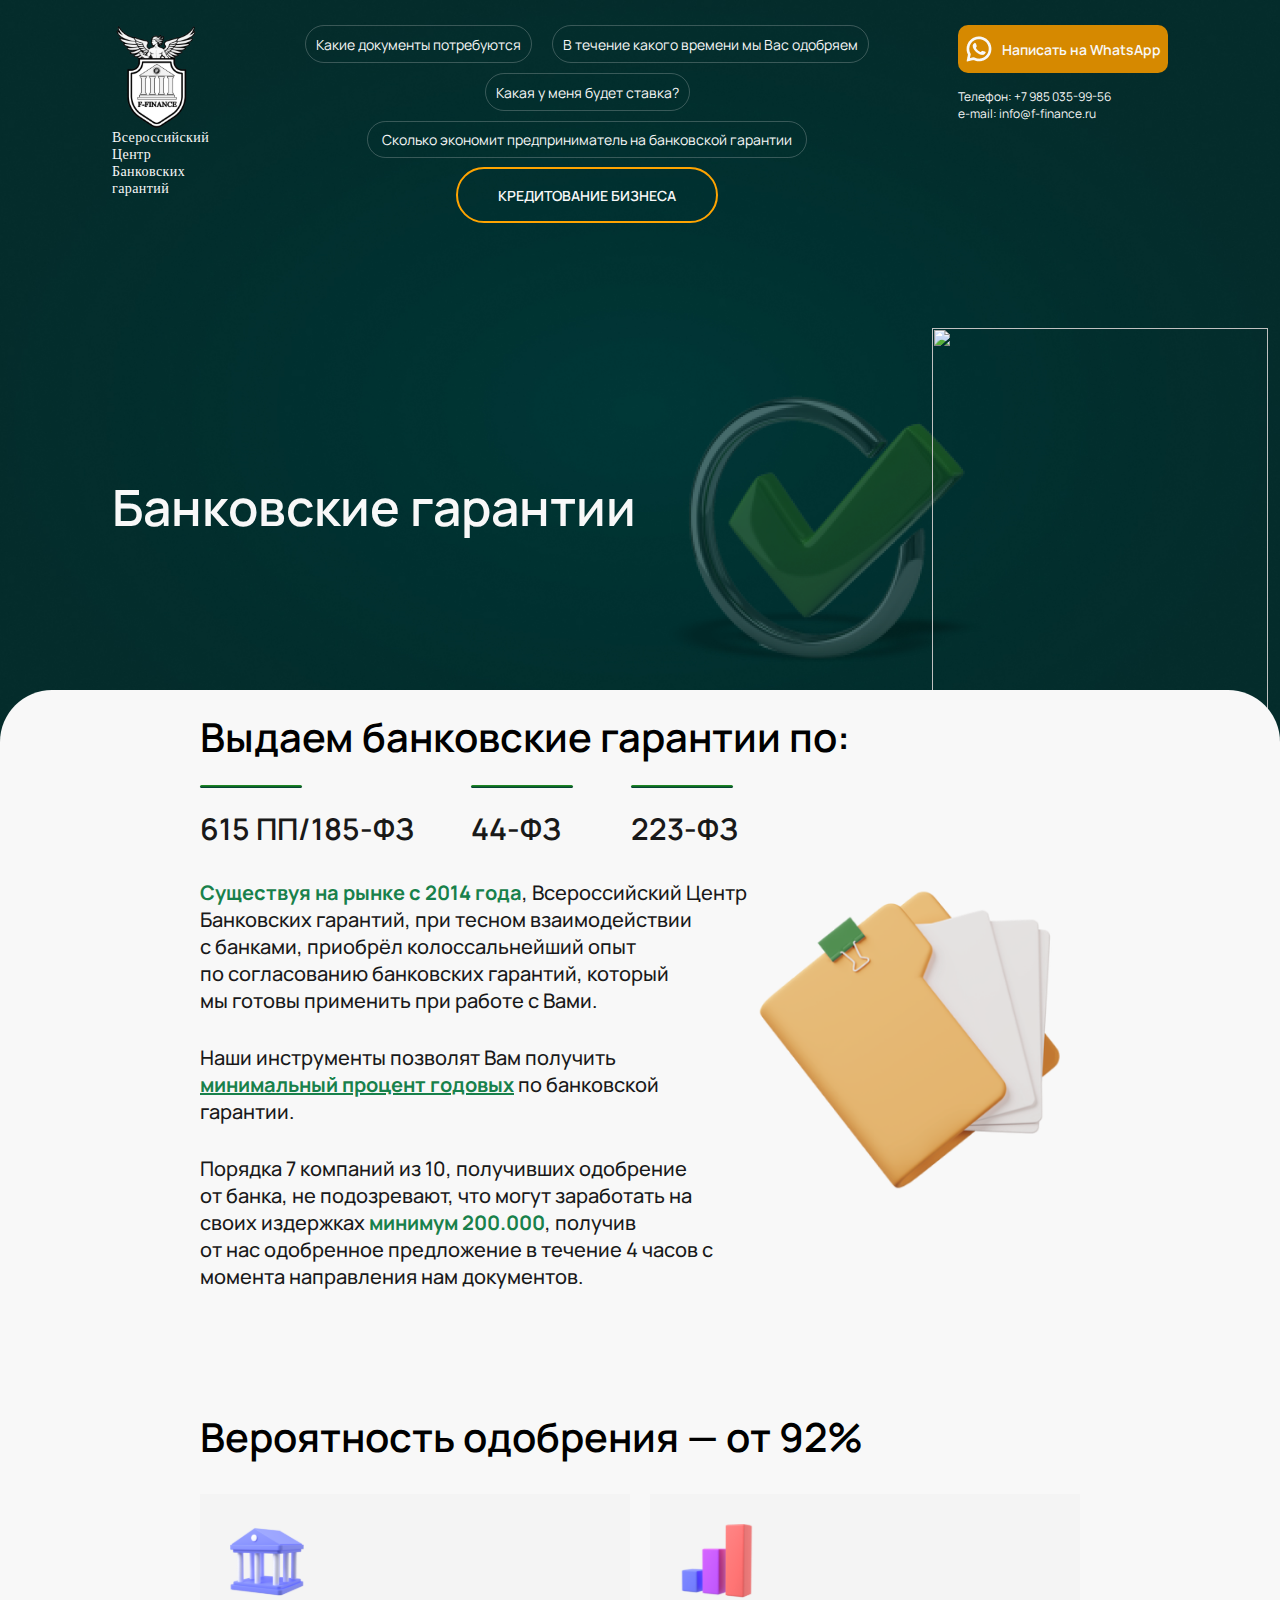
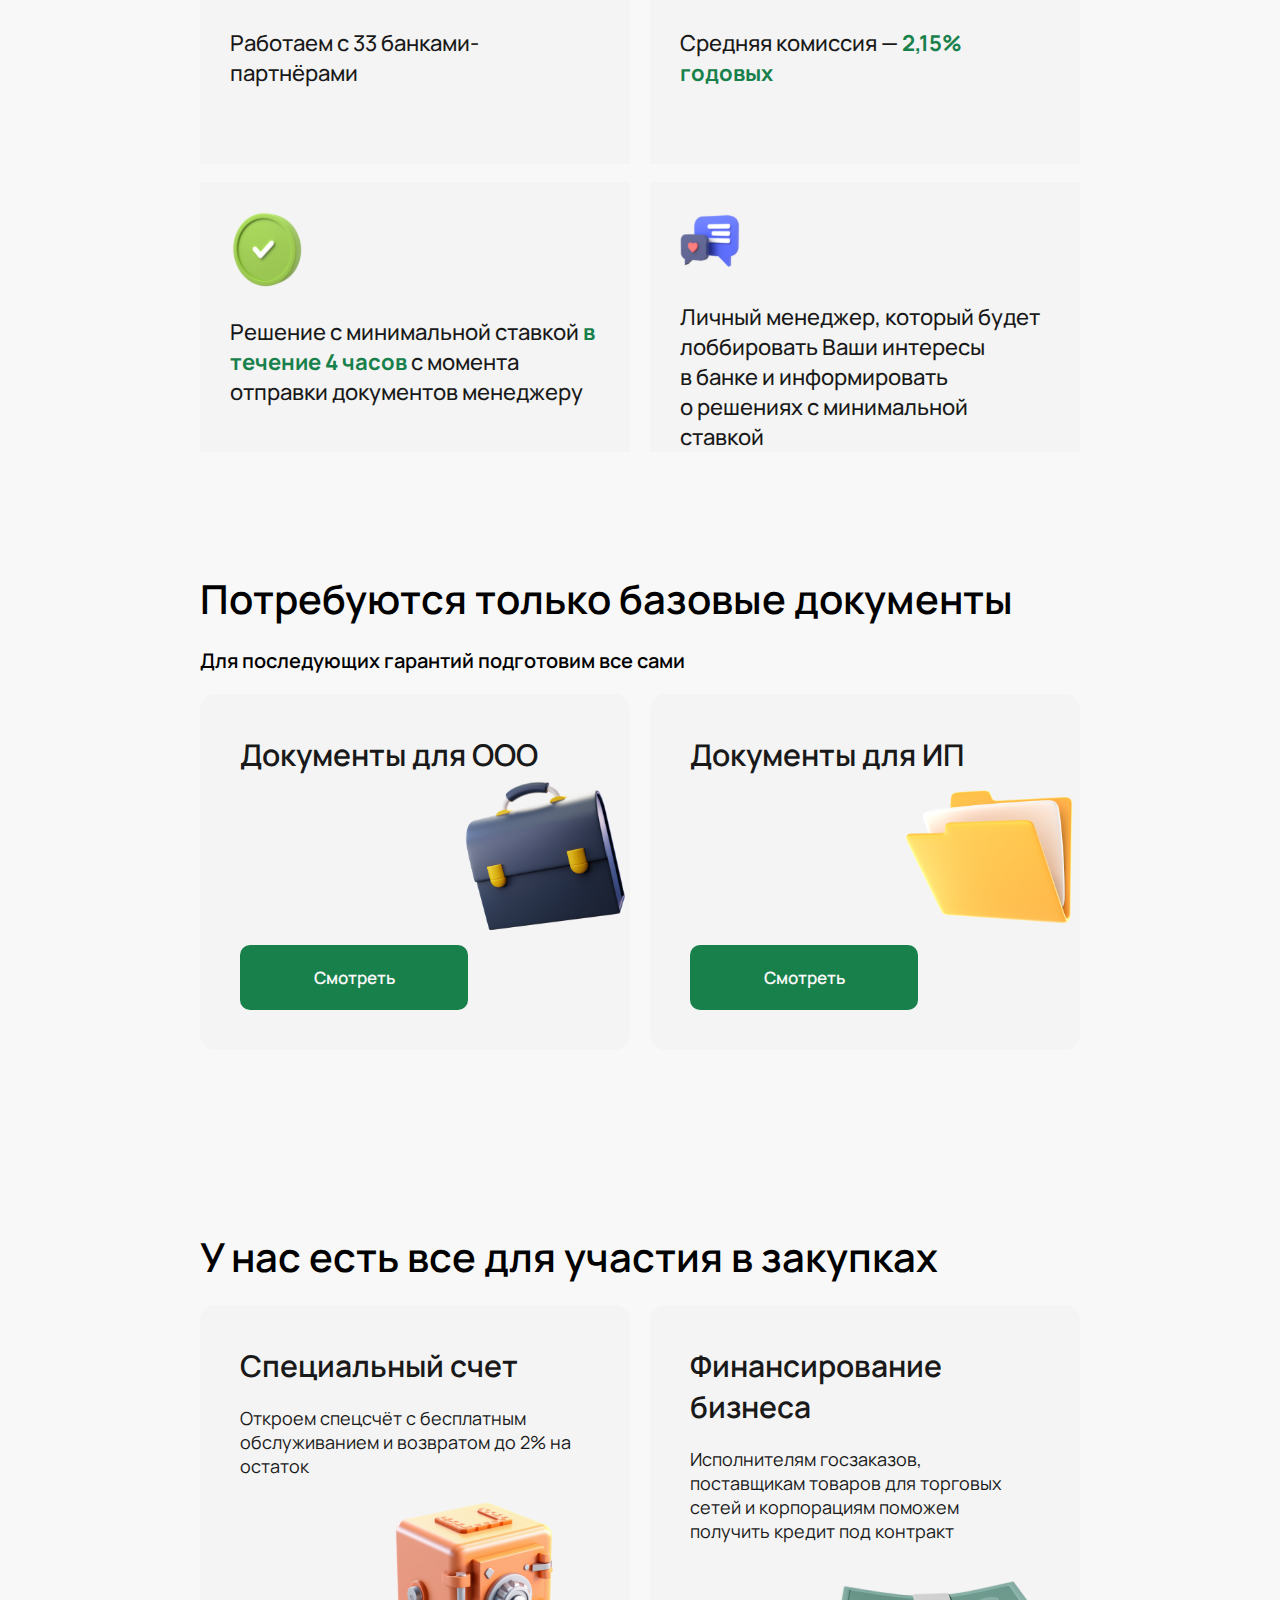
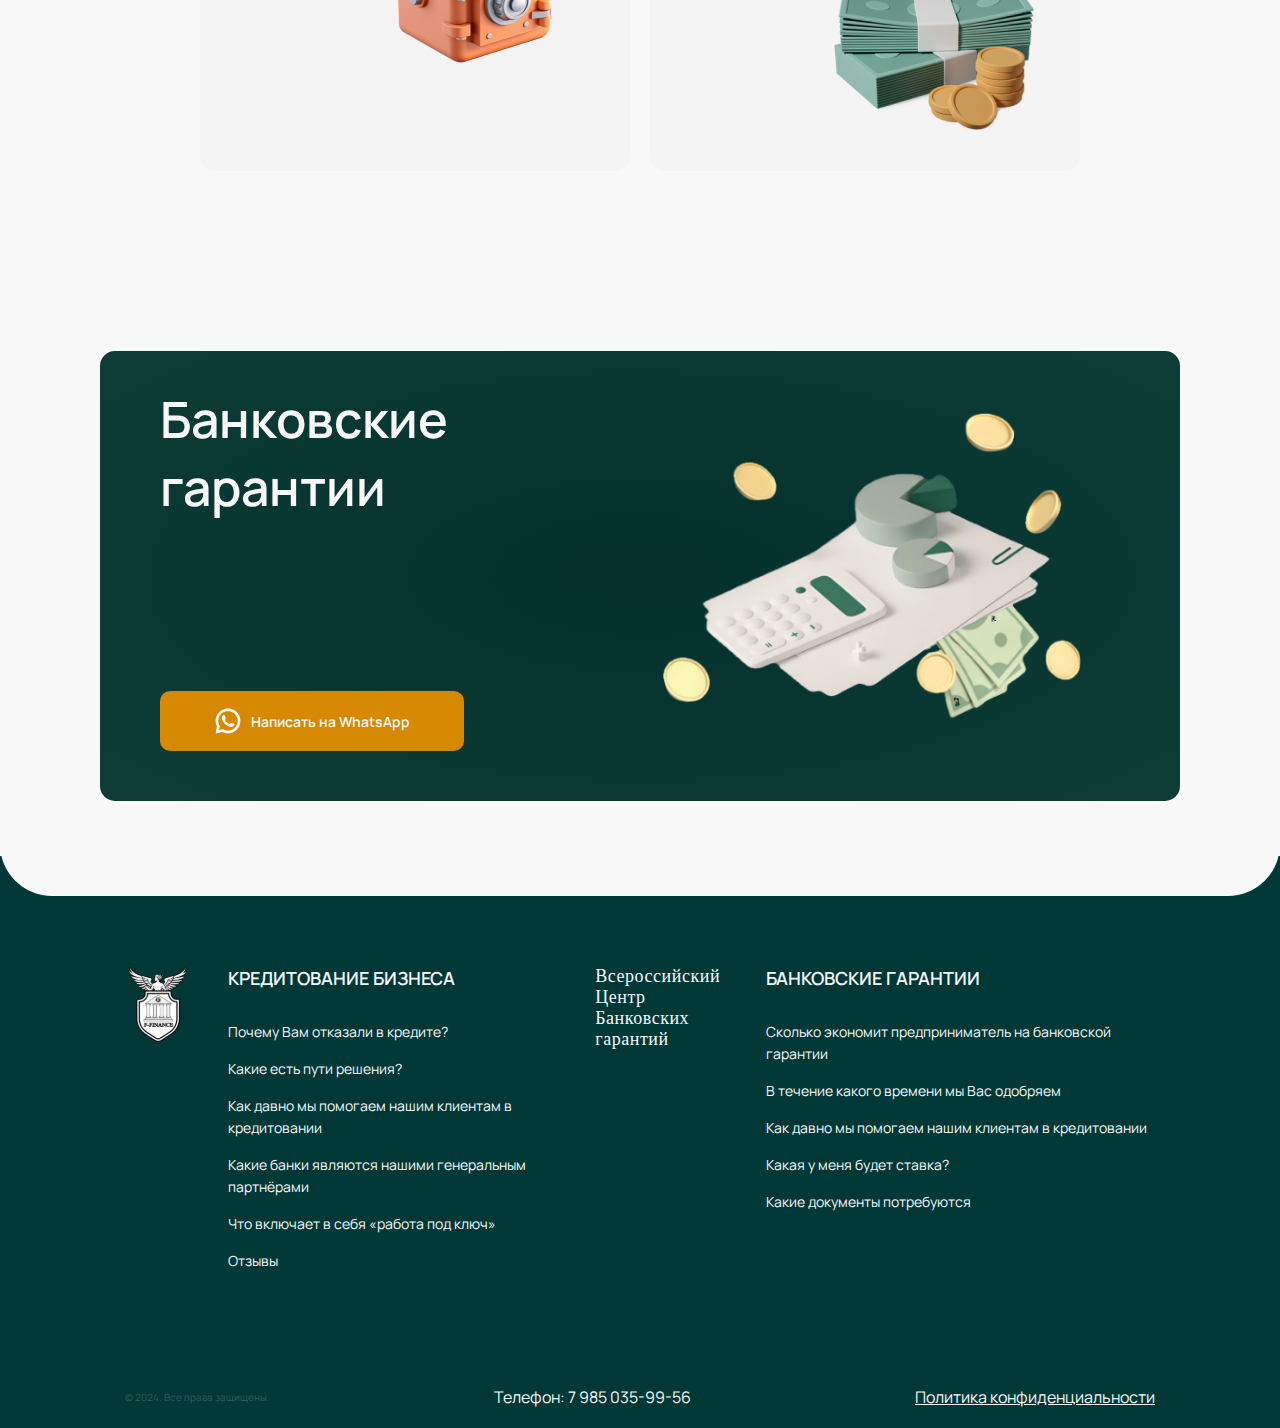
==== commit 441c9794: "edit 3" ====
--- a/guarantees.html
+++ b/guarantees.html
@@ -48,21 +48,21 @@
                 </nav>
                 <nav class="header__mob mob-menu">
                     <ul class="mob-menu__list">
-                        <li class="mob-menu__list-item">
+                        <li class="mob-menu__list-item i1">
                             <a href="#issue"
                                 >Сколько экономит предприниматель 
                                 на банковской гарантии </a
                             >
                         </li>
-                        <li class="mob-menu__list-item ok1">
+                        <li class="mob-menu__list-item ok1 i2">
                             <a href="#time">В течение какого времени мы Вас одобряем</a>
                         </li>
-                        <li class="mob-menu__list-item time1">
+                        <li class="mob-menu__list-item time1 i3">
                             <a href="#time"
                                 >Какая у меня будет ставка?</a
                             >
                         </li>
-                        <li class="mob-menu__list-item">
+                        <li class="mob-menu__list-item i4">
                             <a href="#documents">Какие документы потребуются</a>
                         </li>
 
--- a/css/guarantee.css
+++ b/css/guarantee.css
@@ -891,6 +891,10 @@
   margin-bottom: 20px;
 }
 
+.bank-link {
+  margin-bottom: 30px;
+}
+
 .footer_container-left, .footer_container-right {
   display: flex;
   justify-content: space-between;
@@ -998,7 +1002,7 @@
 }
 
 .highlight {
-  animation: anim 10s 1;
+  animation: anim 3s infinite;
 }
 
 @keyframes anim {
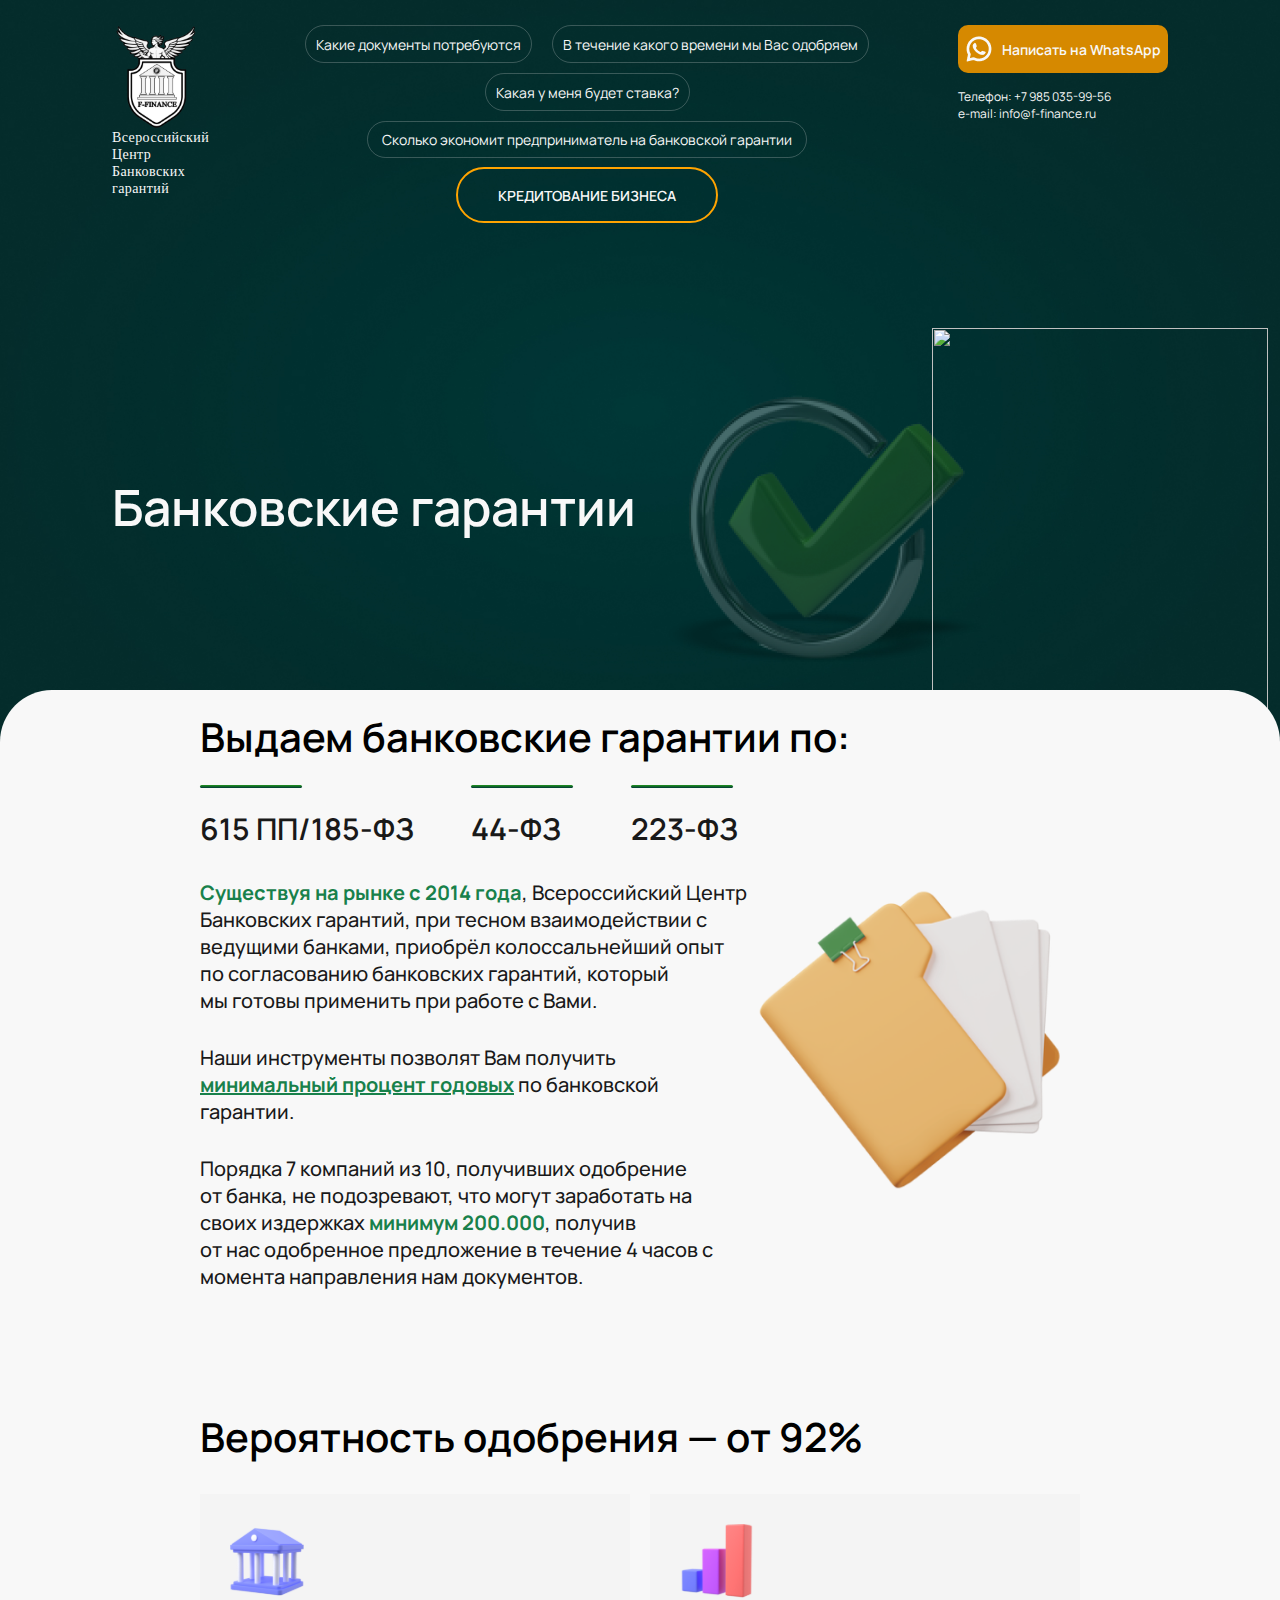
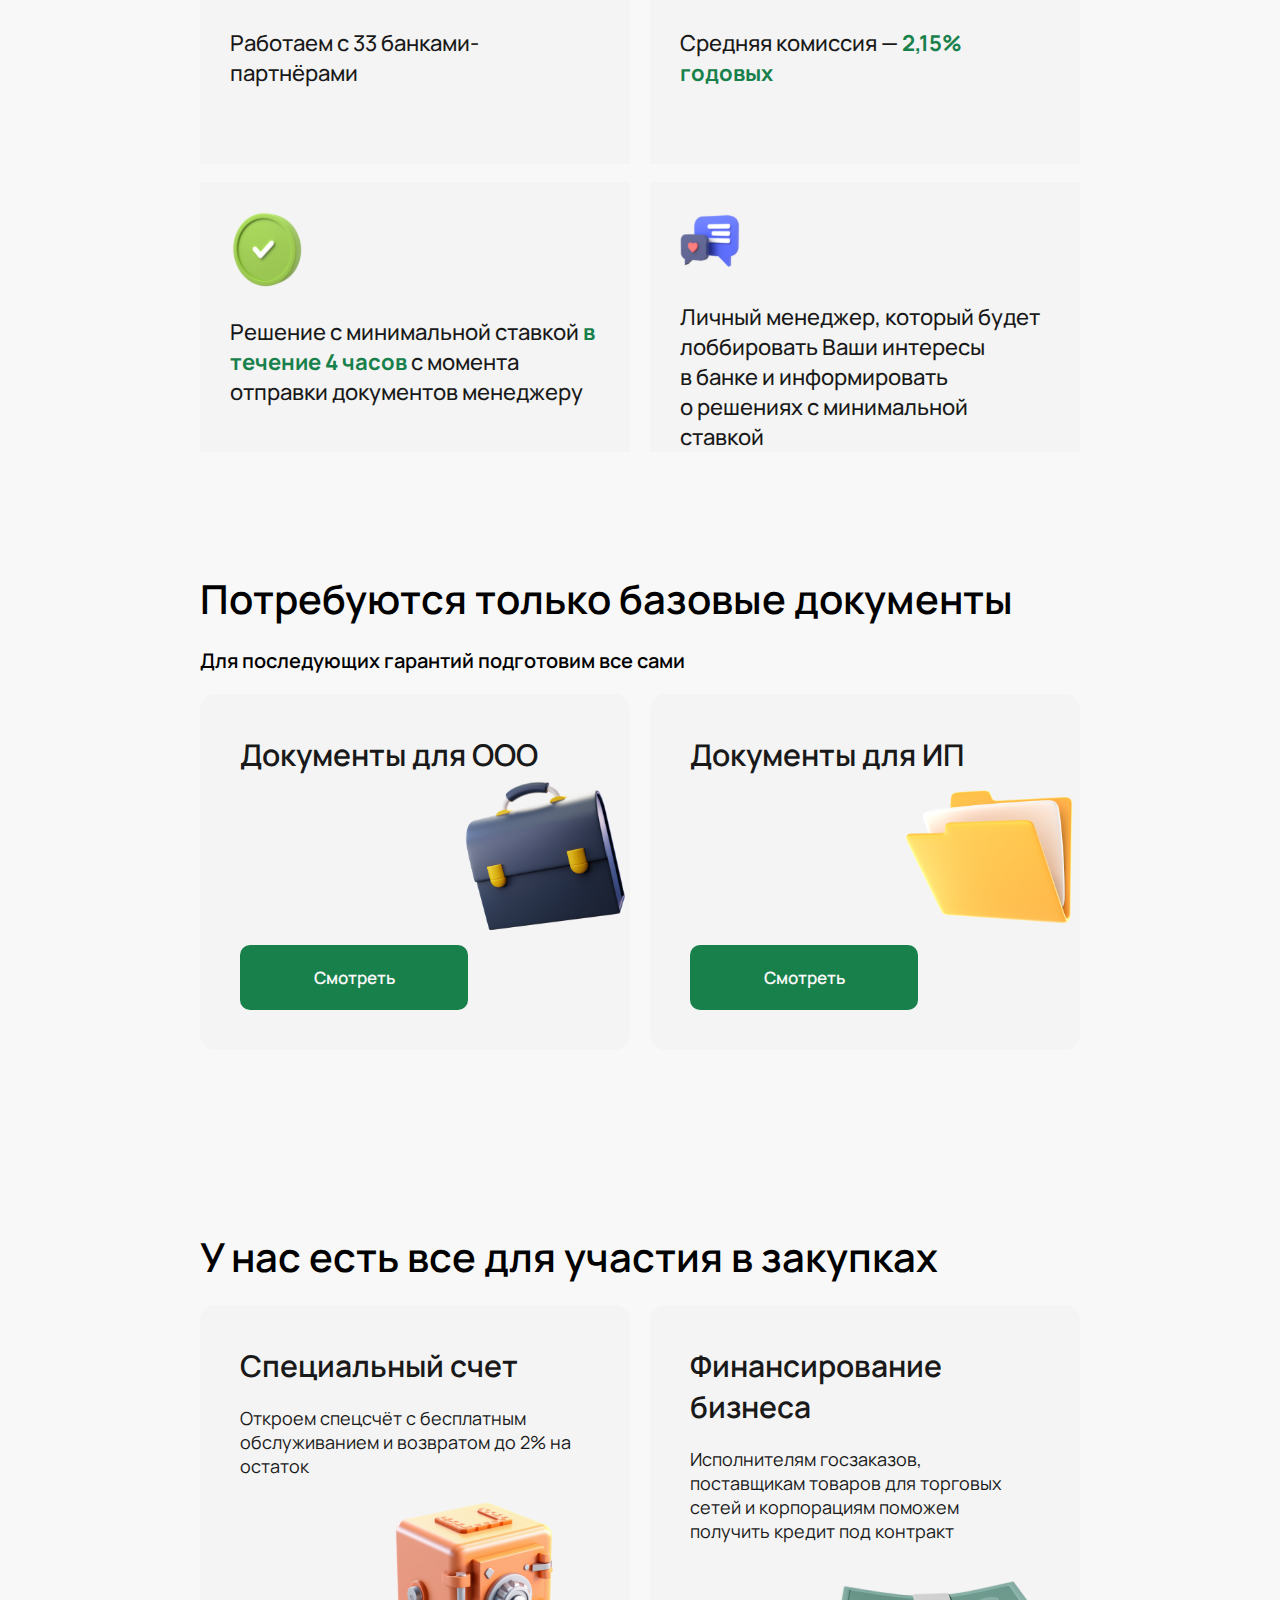
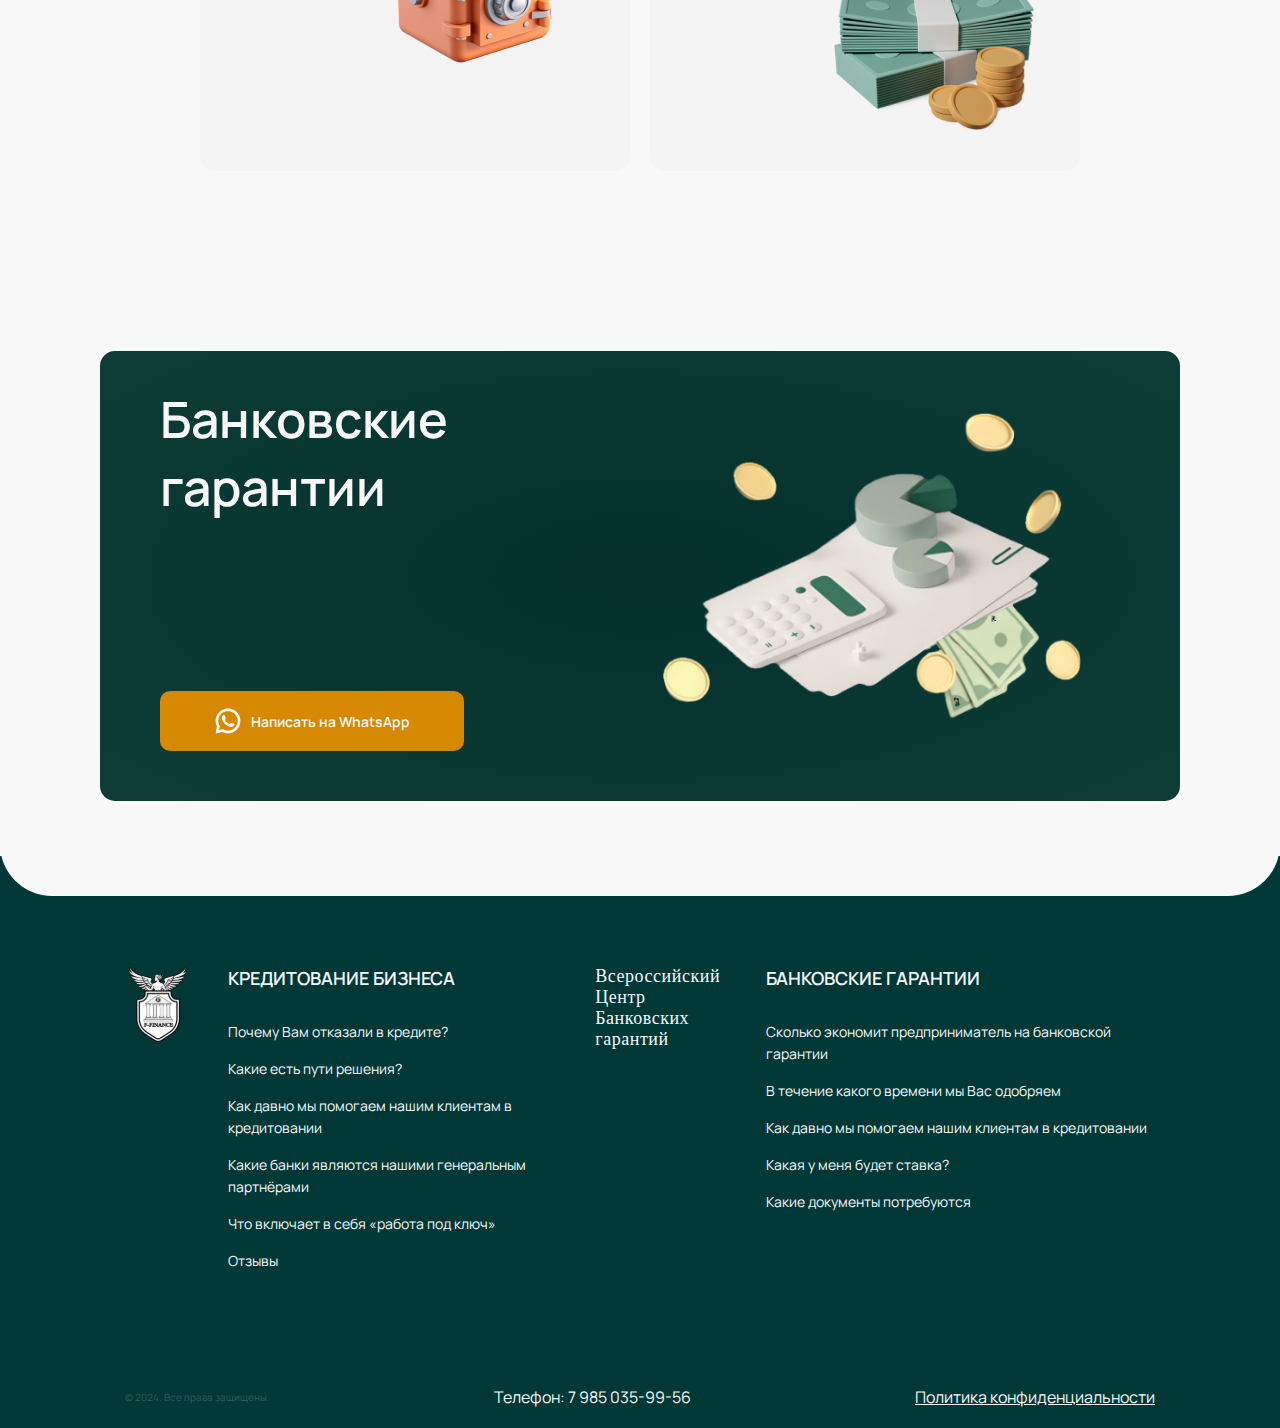
==== commit 80162e73: "edit 4" ====
--- a/guarantees.html
+++ b/guarantees.html
@@ -5,6 +5,7 @@
     <meta name="viewport" content="width=device-width, initial-scale=1.0">
     <title>Банковские гарантии</title>
     <link rel="stylesheet" href="css/guarantee.css" />
+    <link rel="shortcut icon" href="./img/favico.png" type="image/x-icon">
 </head>
 <body>
     <div class="wrapper">
@@ -117,7 +118,7 @@
                     <h1 class="header__content-title">Банковские гарантии</h1>
                     <div class="header__content-img">
                         <img class="approved" src="./img/businessGuarantees/approved.png" alt="">
-                        <img class="phone" src="./img/businessGuarantees/phone.svg" alt="">
+                        <img class="phone" src="./img/businessGuarantees/telephone.svg" alt="">
                     </div>
             </div>
         </header>
@@ -143,7 +144,7 @@
                                     <h2 class="article-text">223-ФЗ</h2>
                                 </div>
                             </div>
-                            <p><span class="accent">Существуя на рынке с 2014 года</span>, Всероссийский Центр Банковских гарантий, при тесном взаимодействии с банками, приобрёл колоссальнейший опыт по согласованию банковских гарантий, который мы готовы применить при работе с Вами. </p>
+                            <p><span class="accent">Существуя на рынке с 2014 года</span>, Всероссийский Центр Банковских гарантий, при тесном взаимодействии с ведущими банками, приобрёл колоссальнейший опыт по согласованию банковских гарантий, который мы готовы применить при работе с Вами. </p>
                             <p>Наши инструменты позволят Вам получить <span style="text-decoration: underline;" class="accent">минимальный процент годовых</span> по банковской гарантии.</p>
                             <p>Порядка 7 компаний из 10, получивших одобрение от банка, не подозревают, что могут заработать на своих издержках <span class="accent">минимум 200.000</span>, получив от нас одобренное предложение в течение 4 часов с момента направления нам документов. </p>
                         </div>
@@ -168,7 +169,7 @@
 
                         <div class="approval__section-card">
                             <img src="./img/businessGuarantees/approve.svg" alt="">
-                            <p>Решение с минимальной ставкой <span id="time2" class="accent time">в течение 4 часов</span> с момента отправки документов менеджеру</p>
+                            <p>Решение с минимальной ставкой <span id="time2" class="accent time5">в течение 4 часов</span> с момента отправки документов менеджеру</p>
                         </div>
 
                         <div class="approval__section-card">
--- a/css/guarantee.css
+++ b/css/guarantee.css
@@ -121,7 +121,7 @@
   font-size: 14px;
   font-weight: 300;
 }
-@media (max-width: 1000px) {
+@media (max-width: 900px) {
   .header__logo {
     display: flex;
     width: 100%;
@@ -811,6 +811,19 @@
     padding: 10px;
   }
 }
+@media (max-width: 500px) {
+  .write__section div {
+    display: flex;
+    align-items: center;
+    gap: 20px;
+  }
+  .write__section a {
+    padding: 20px;
+  }
+  .write__section a img {
+    margin-left: 10px;
+  }
+}
 
 .footer-mobile {
   display: none;
@@ -1002,15 +1015,16 @@
 }
 
 .highlight {
-  animation: anim 3s infinite;
+  animation: anim 3s 1;
+  animation-fill-mode: forwards;
 }
 
 @keyframes anim {
   0% {
+    text-shadow: none;
+  }
+  100% {
     text-shadow: 0 0 30px #23971E;
-  }
-  100% {
-    text-shadow: none;
   }
 }
 .policy__title {
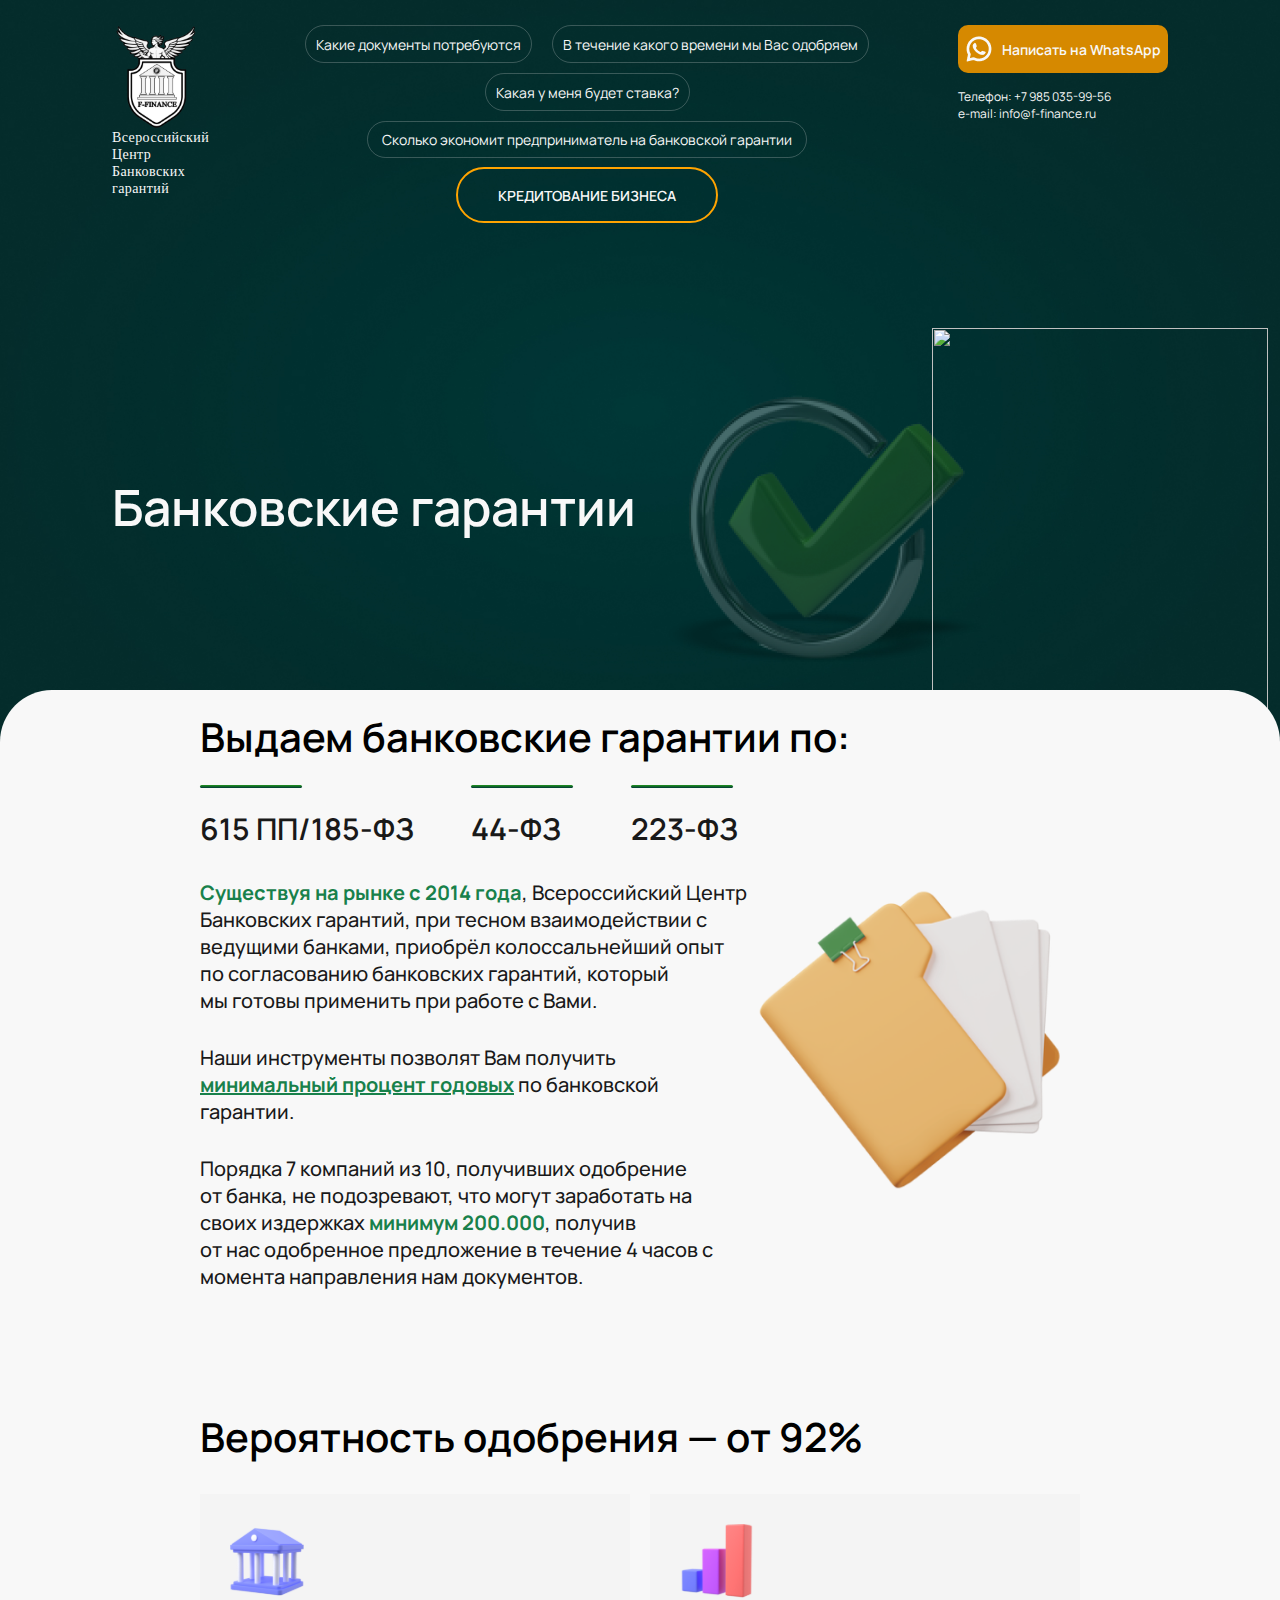
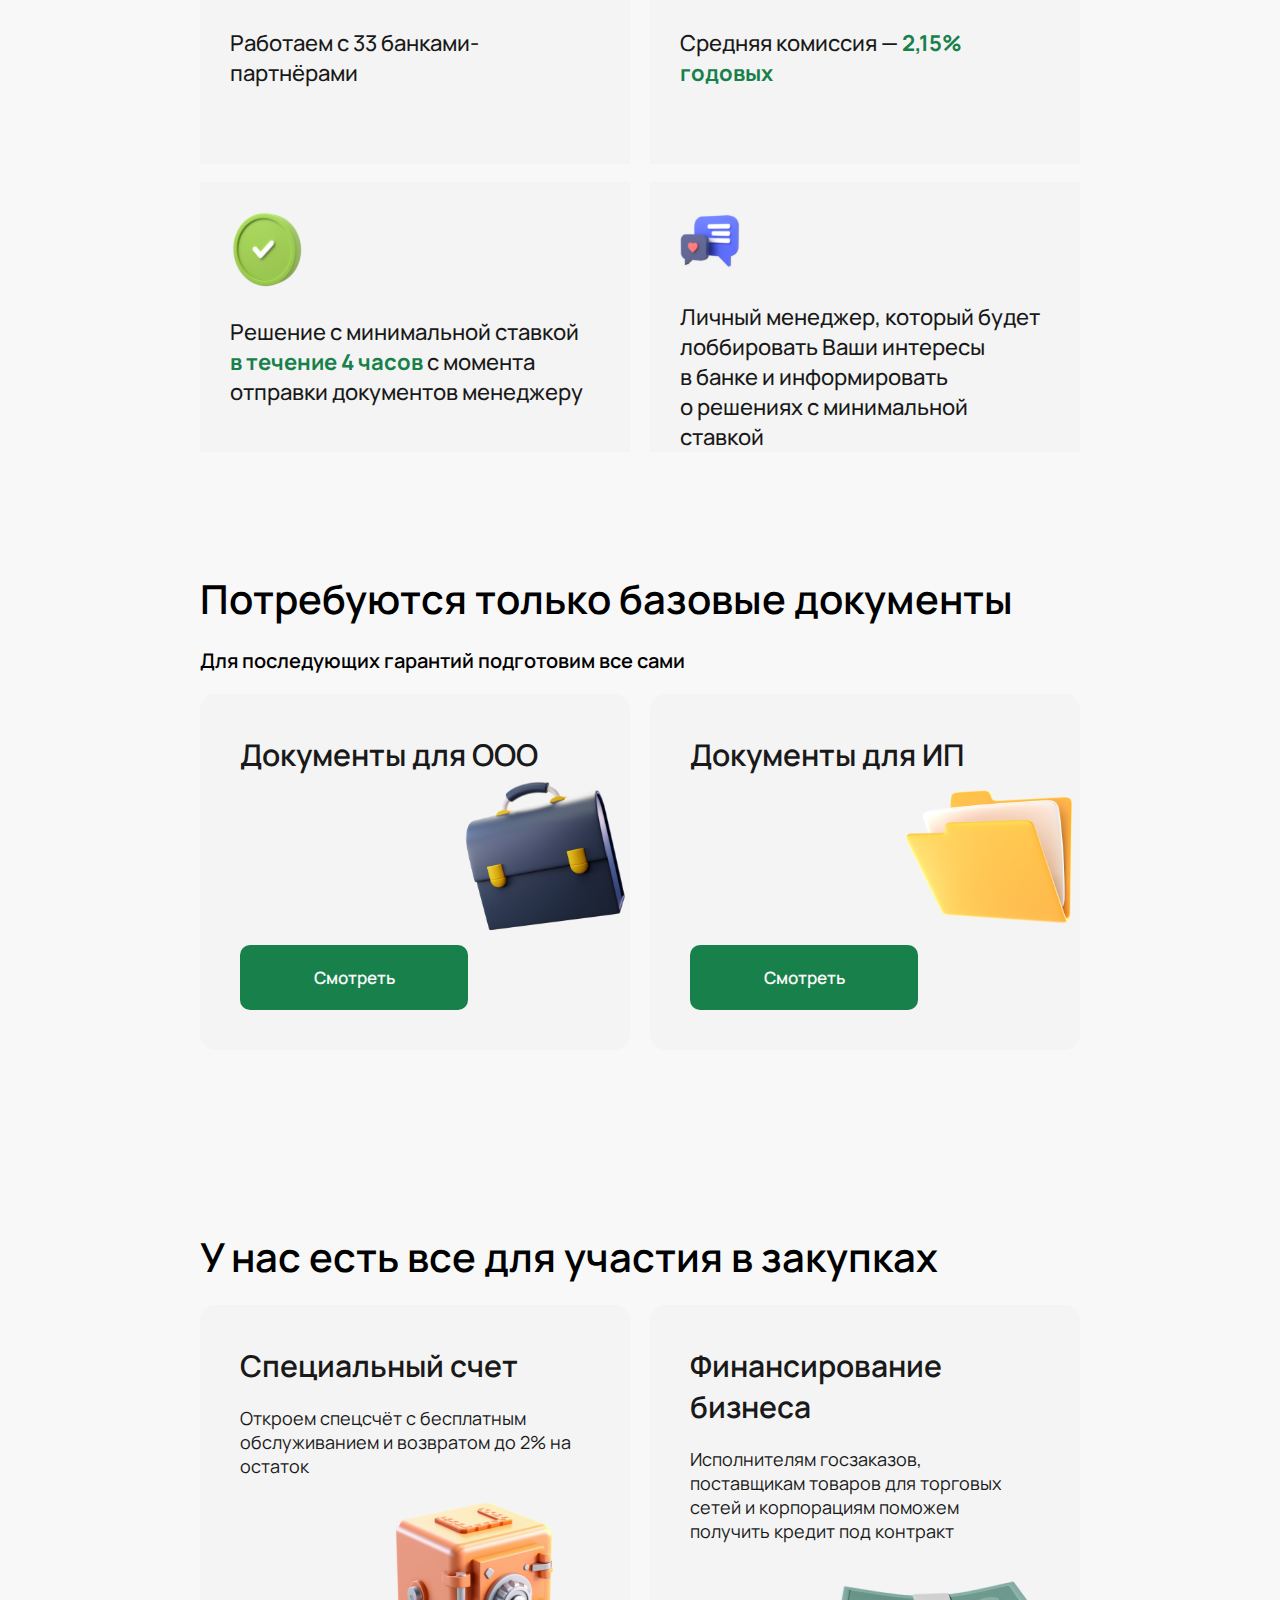
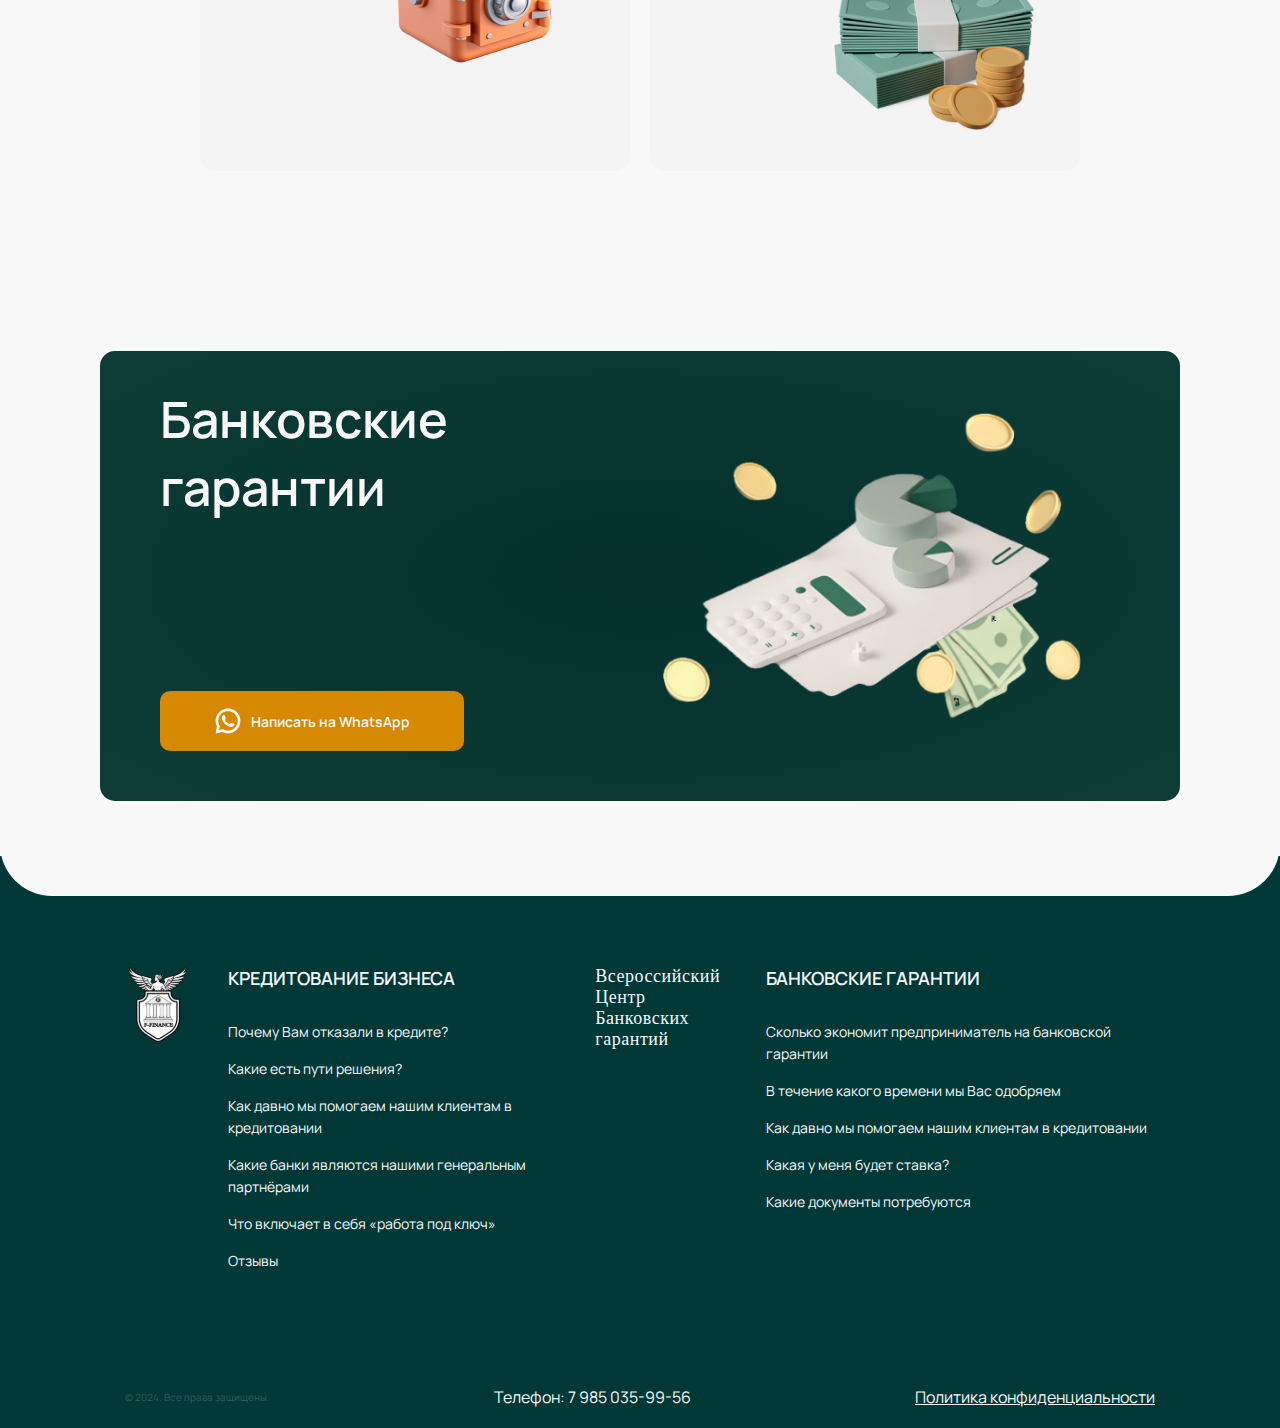
==== commit b98e4701: "edit 11" ====
--- a/guarantees.html
+++ b/guarantees.html
@@ -169,7 +169,8 @@
 
                         <div class="approval__section-card">
                             <img src="./img/businessGuarantees/approve.svg" alt="">
-                            <p>Решение с минимальной ставкой <span id="time2" class="accent time5">в течение 4 часов</span> с момента отправки документов менеджеру</p>
+                            <p>Решение с минимальной ставкой <br><span id="time2" class="accent time5">
+                                в течение 4 часов</span> с момента отправки документов менеджеру</p>
                         </div>
 
                         <div class="approval__section-card">
--- a/css/guarantee.css
+++ b/css/guarantee.css
@@ -811,19 +811,6 @@
     padding: 10px;
   }
 }
-@media (max-width: 500px) {
-  .write__section div {
-    display: flex;
-    align-items: center;
-    gap: 20px;
-  }
-  .write__section a {
-    padding: 20px;
-  }
-  .write__section a img {
-    margin-left: 10px;
-  }
-}
 
 .footer-mobile {
   display: none;
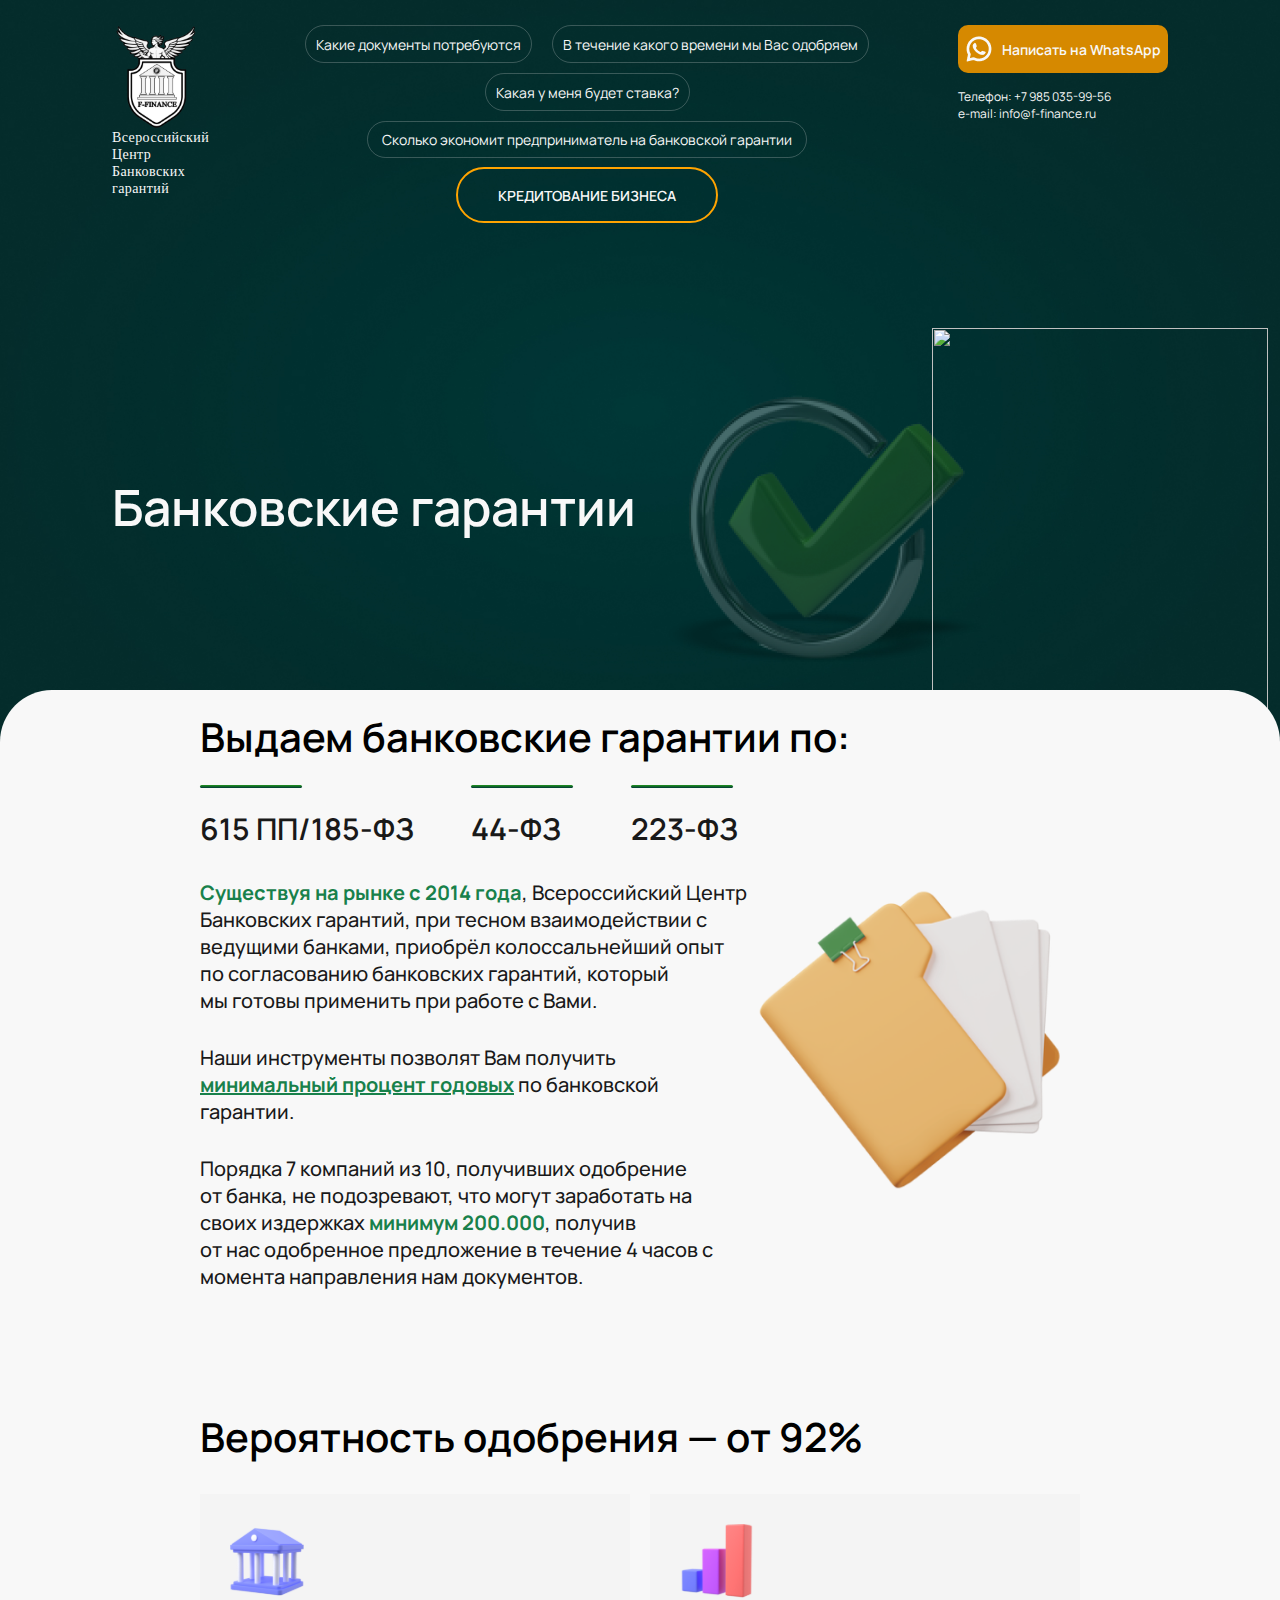
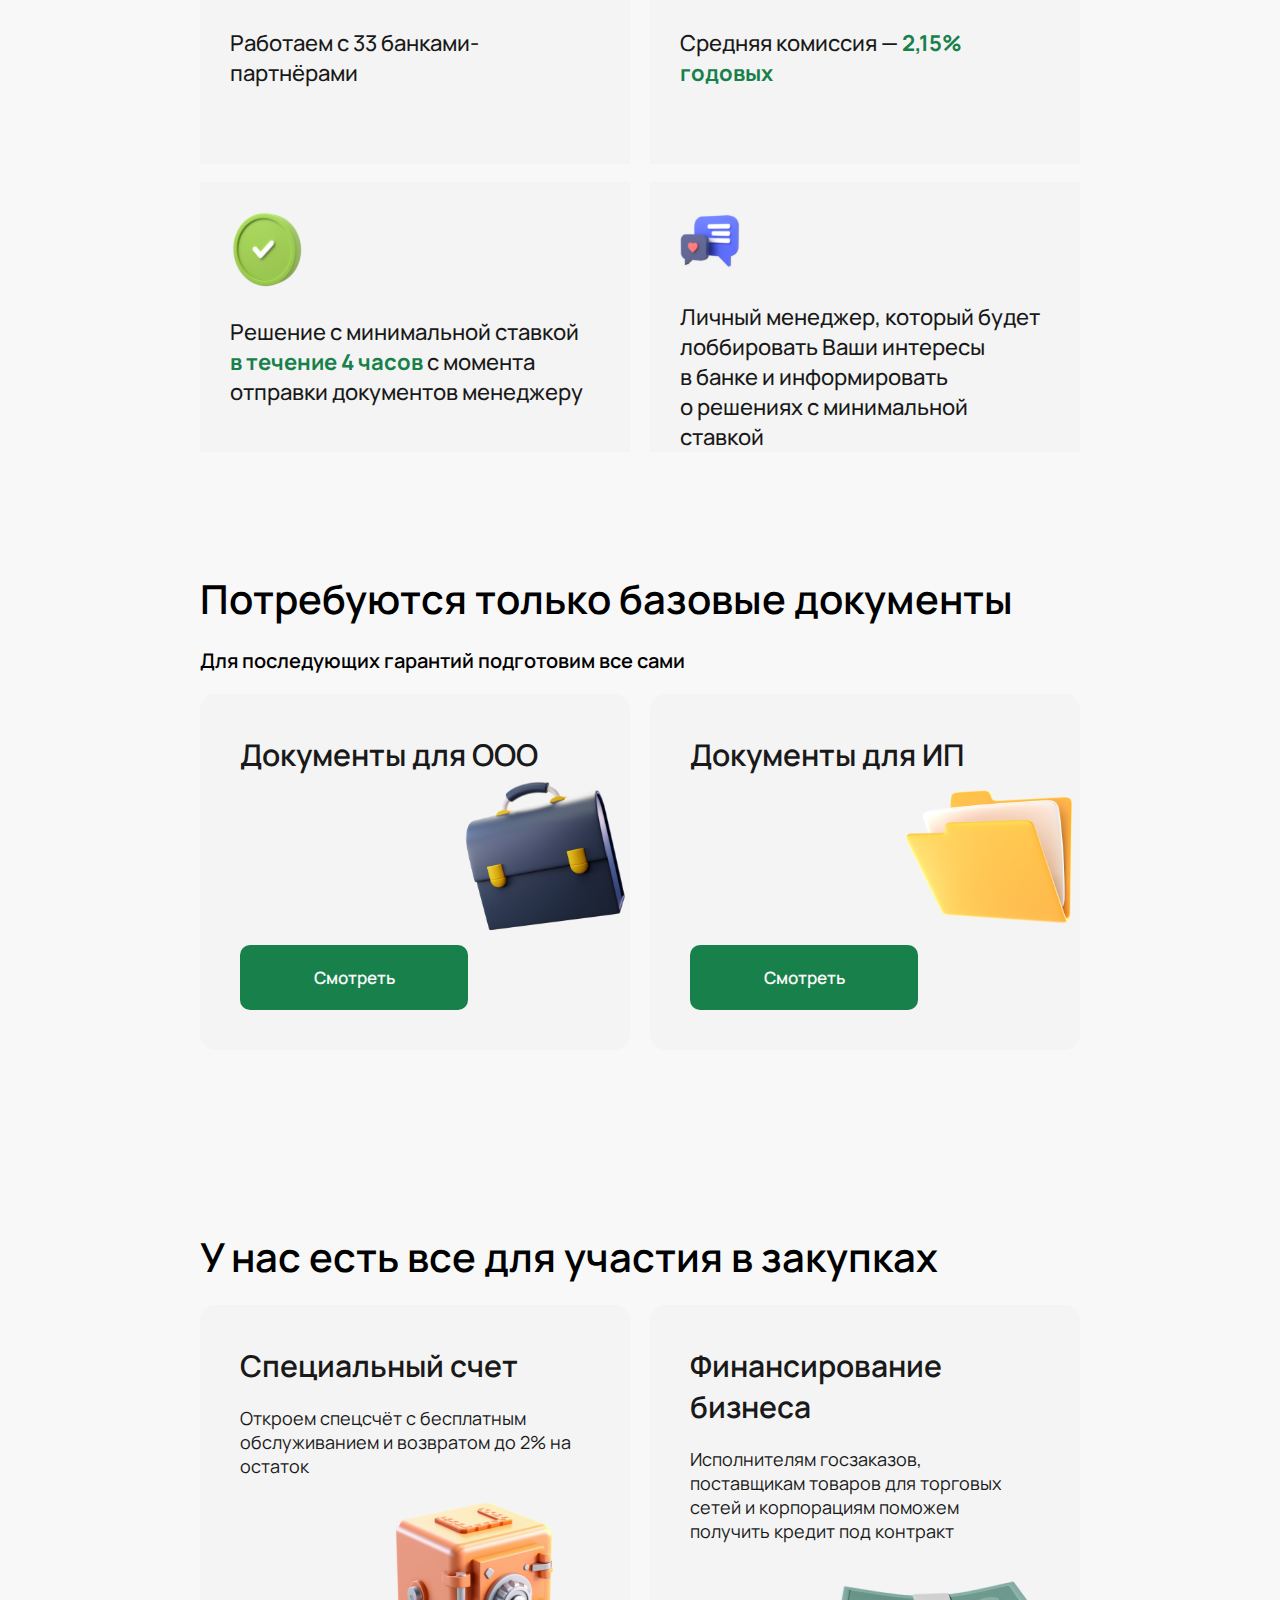
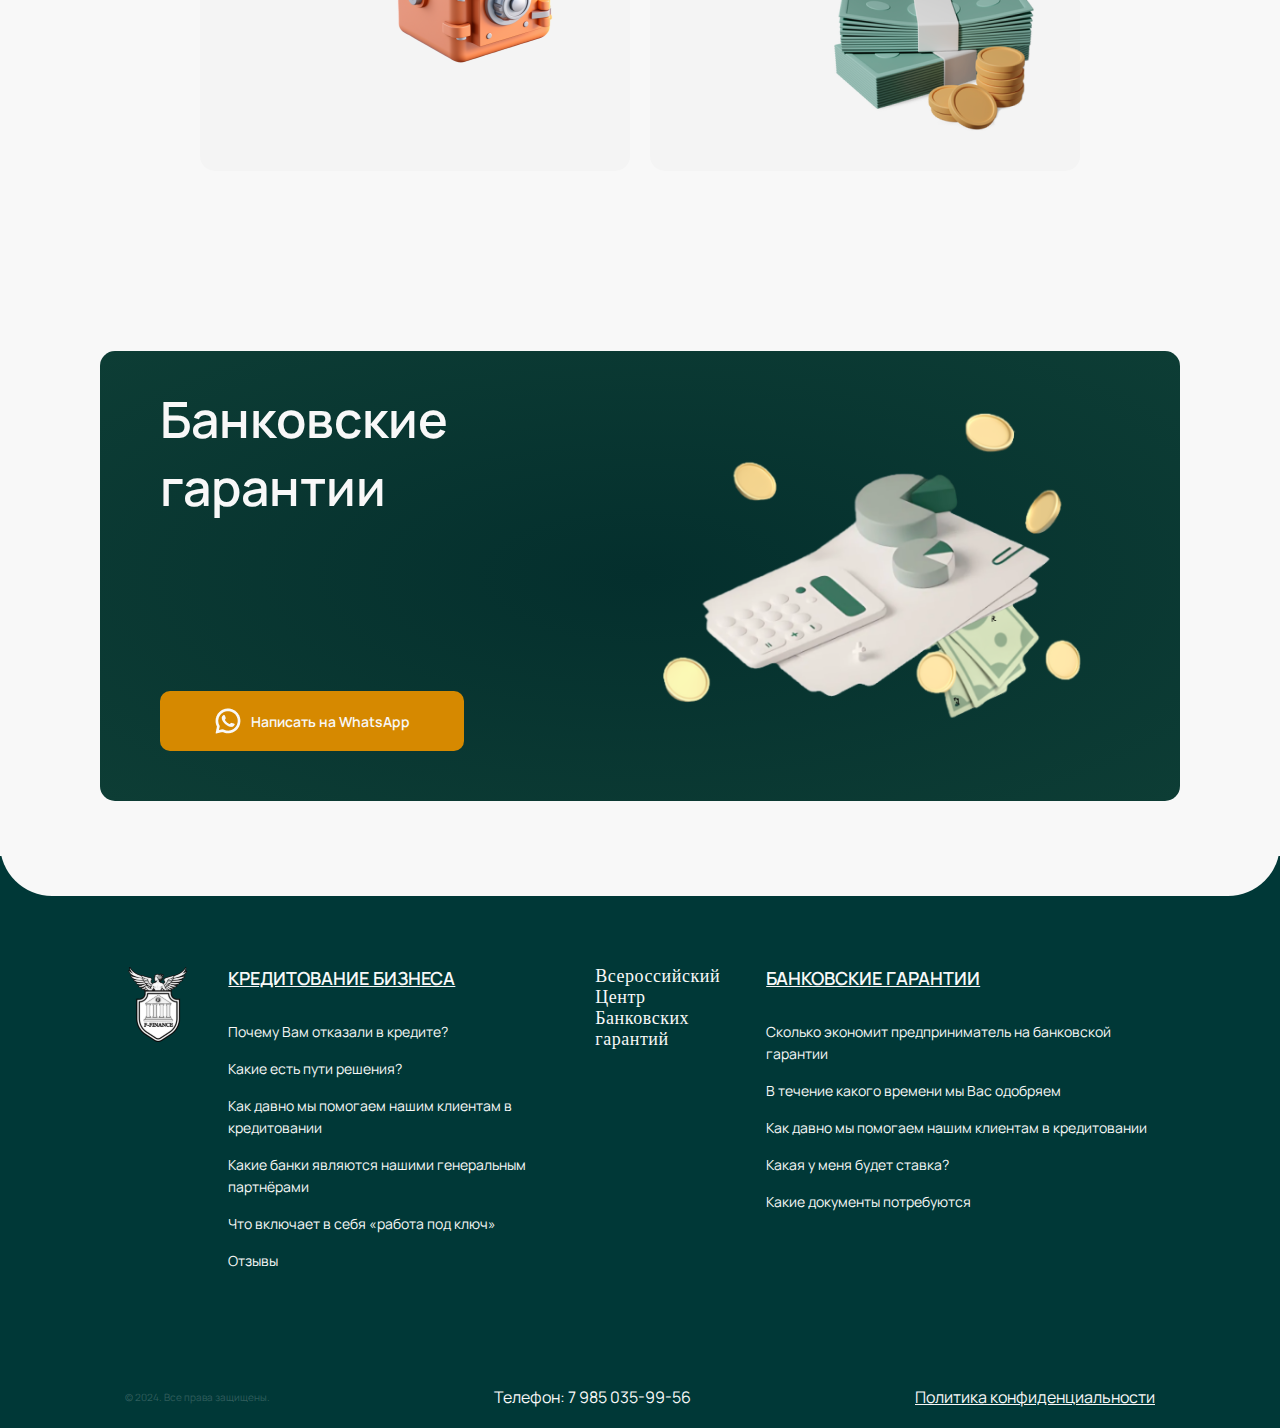
==== commit 7095687e: "edits 13" ====
--- a/guarantees.html
+++ b/guarantees.html
@@ -257,7 +257,7 @@
                         </div>
 
                         <ul class="footer_nav-list">
-                            <h6 class="footer_nav-item footer_nav-accent bank-link">
+                            <h6 style="text-decoration: underline;" class="footer_nav-item footer_nav-accent bank-link">
                                 <a href="index.html">Кредитование бизнеса</a>
                             </h6>
                             <li class="footer_nav-item">
@@ -297,7 +297,7 @@
                         </div>
 
                         <ul class="footer_nav-list">
-                            <h6 class="footer_nav-item bank-link">
+                            <h6 style="text-decoration: underline;" class="footer_nav-item bank-link">
                                 <a href="guarantees.html">Банковские гарантии</a>
                             </h6>
                             <li class="footer_nav-item">
@@ -366,7 +366,7 @@
                         <a href="./index.html#reviews">Отзывы</a>
                     </li>
 
-                    <h6 class="bank-link"><a href="index.html">КРЕДИТОВАНИЕ БИЗНЕСА</a></h6>
+                    <h6 style="text-decoration: underline;" class="bank-link"><a href="index.html">КРЕДИТОВАНИЕ БИЗНЕСА</a></h6>
                 </ul>
             </div>
 
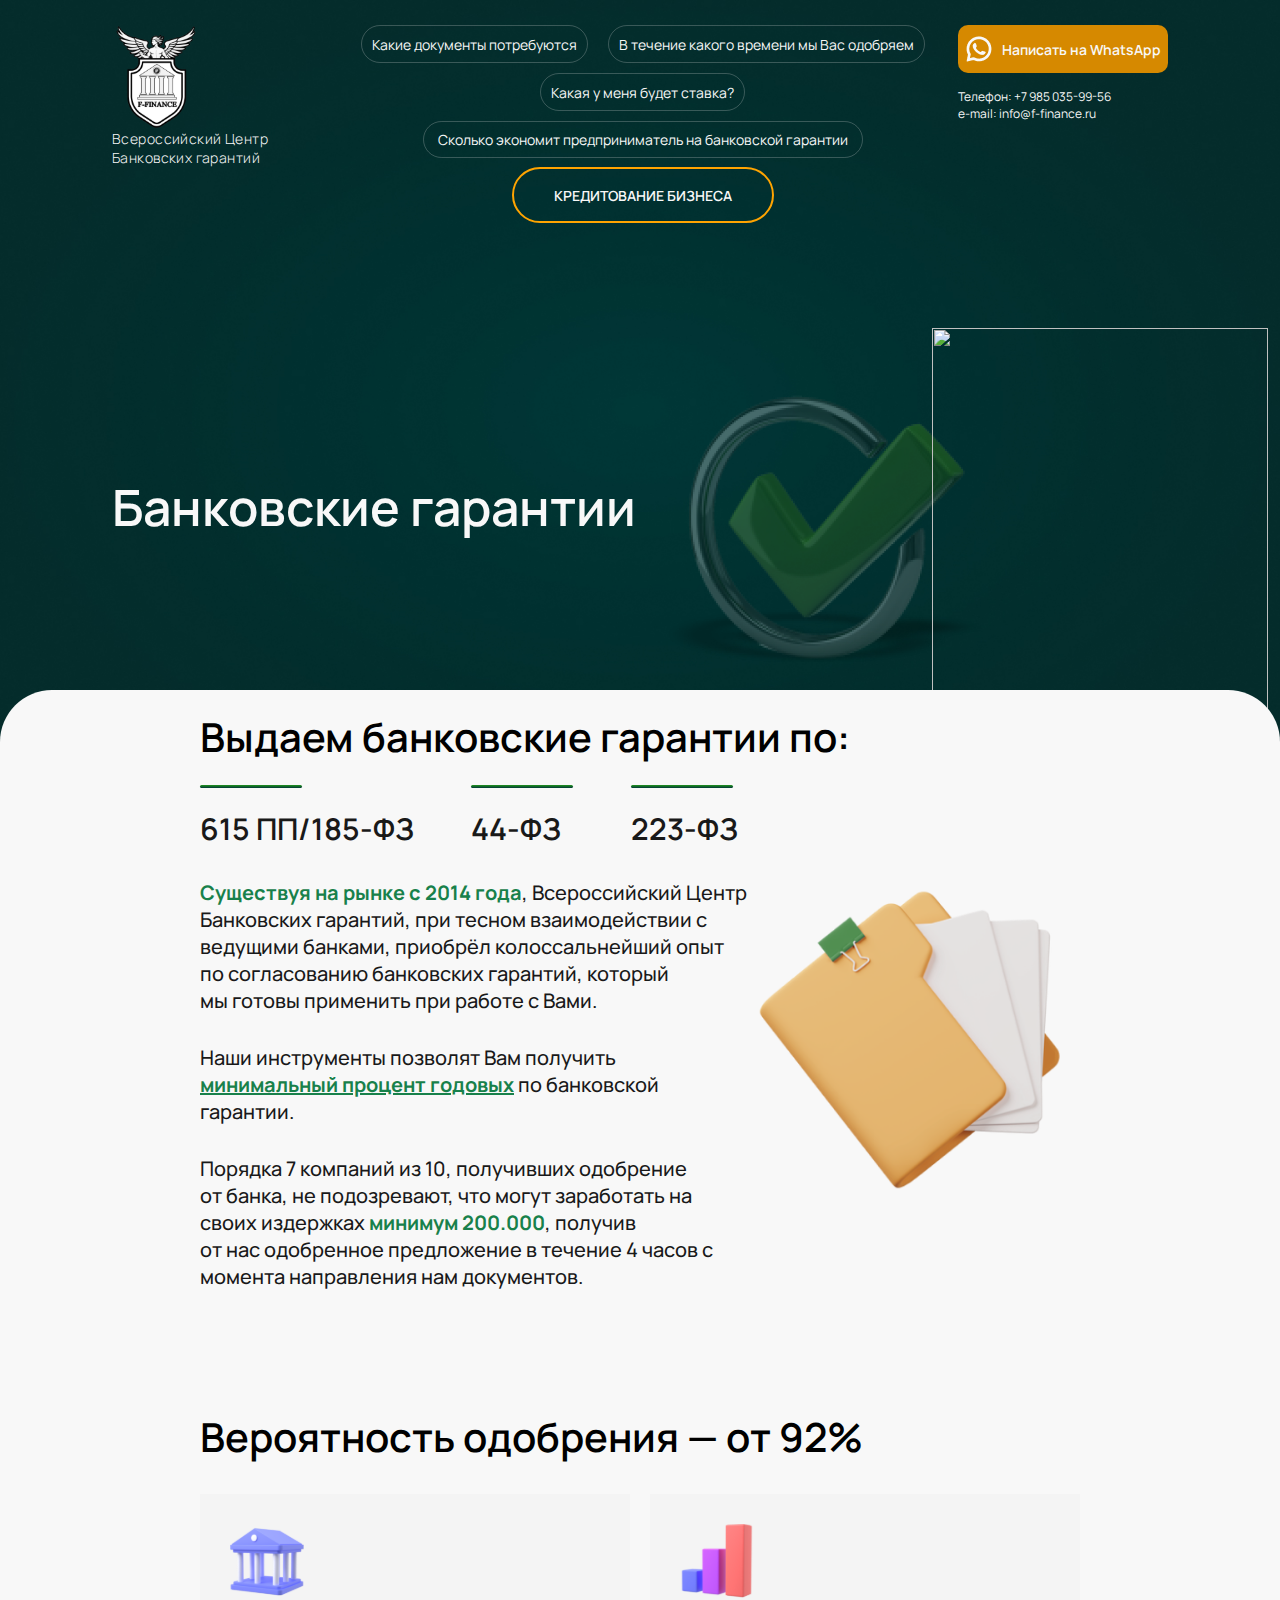
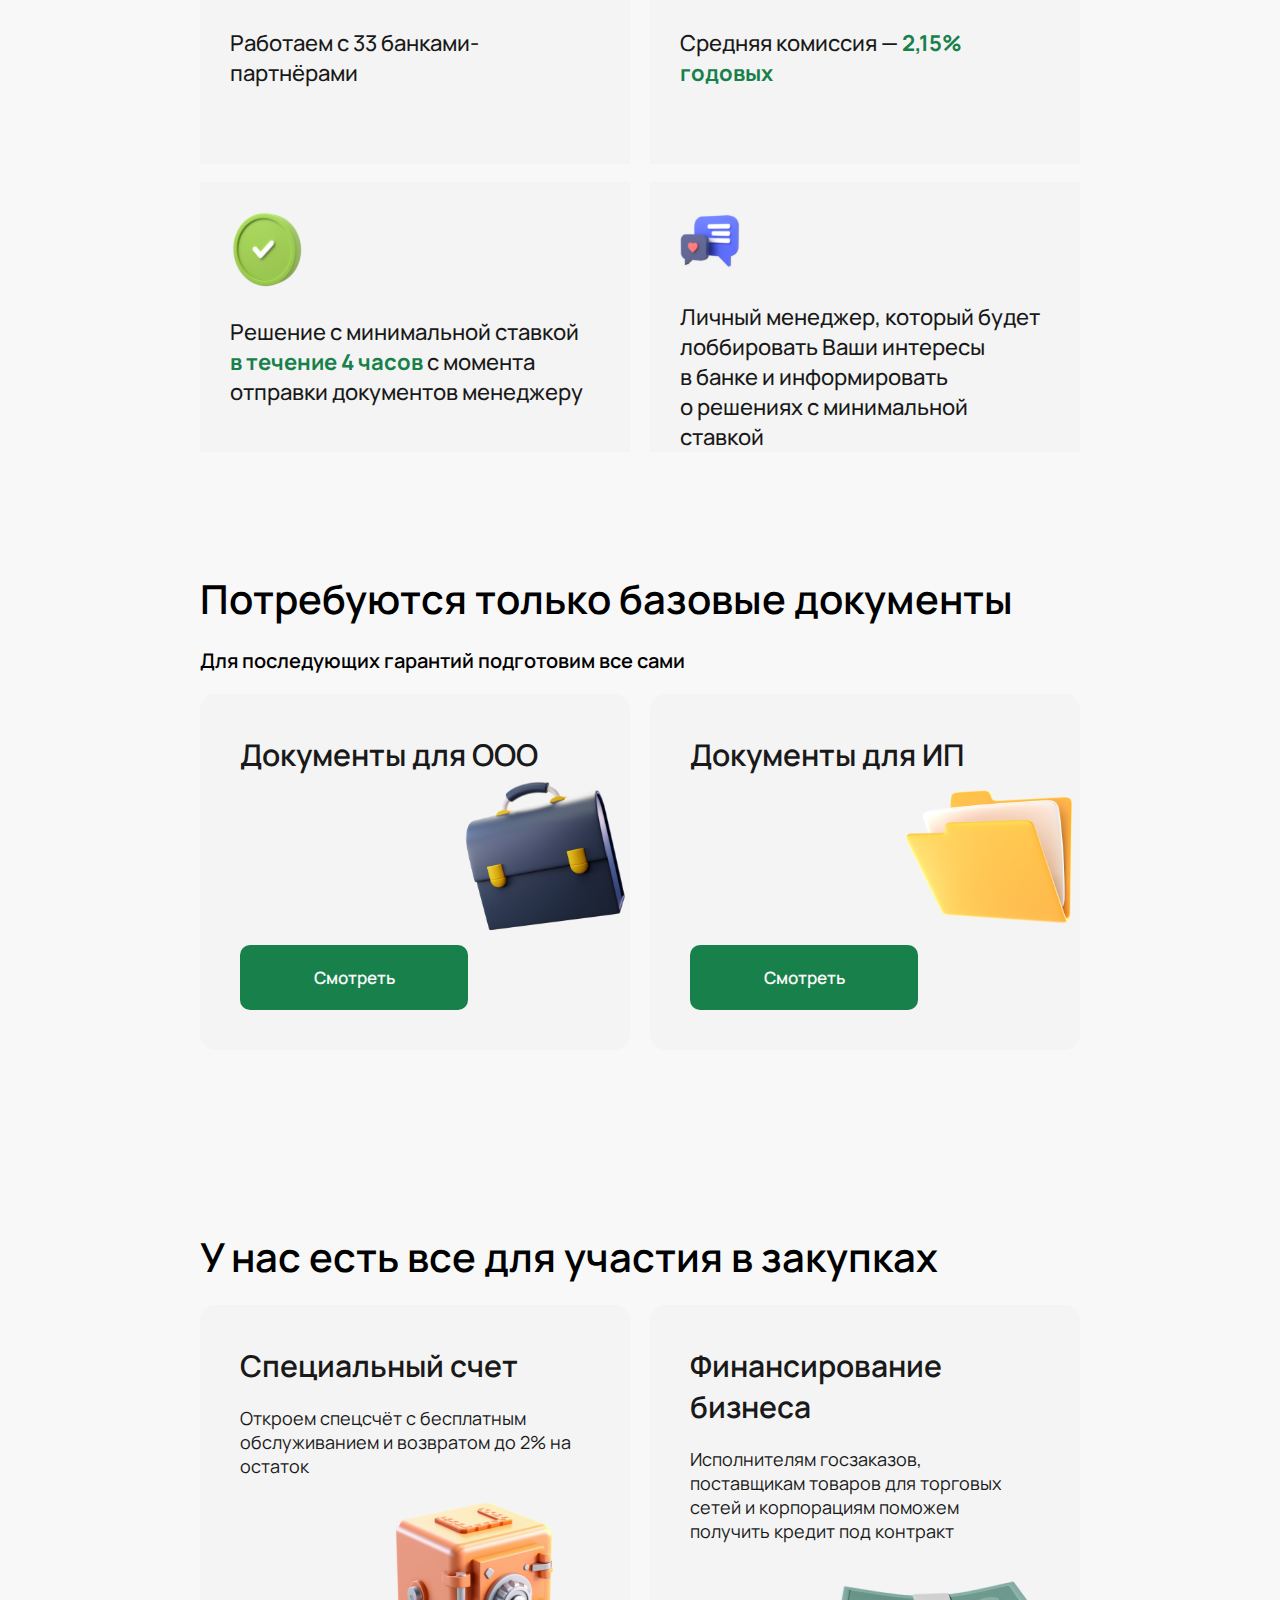
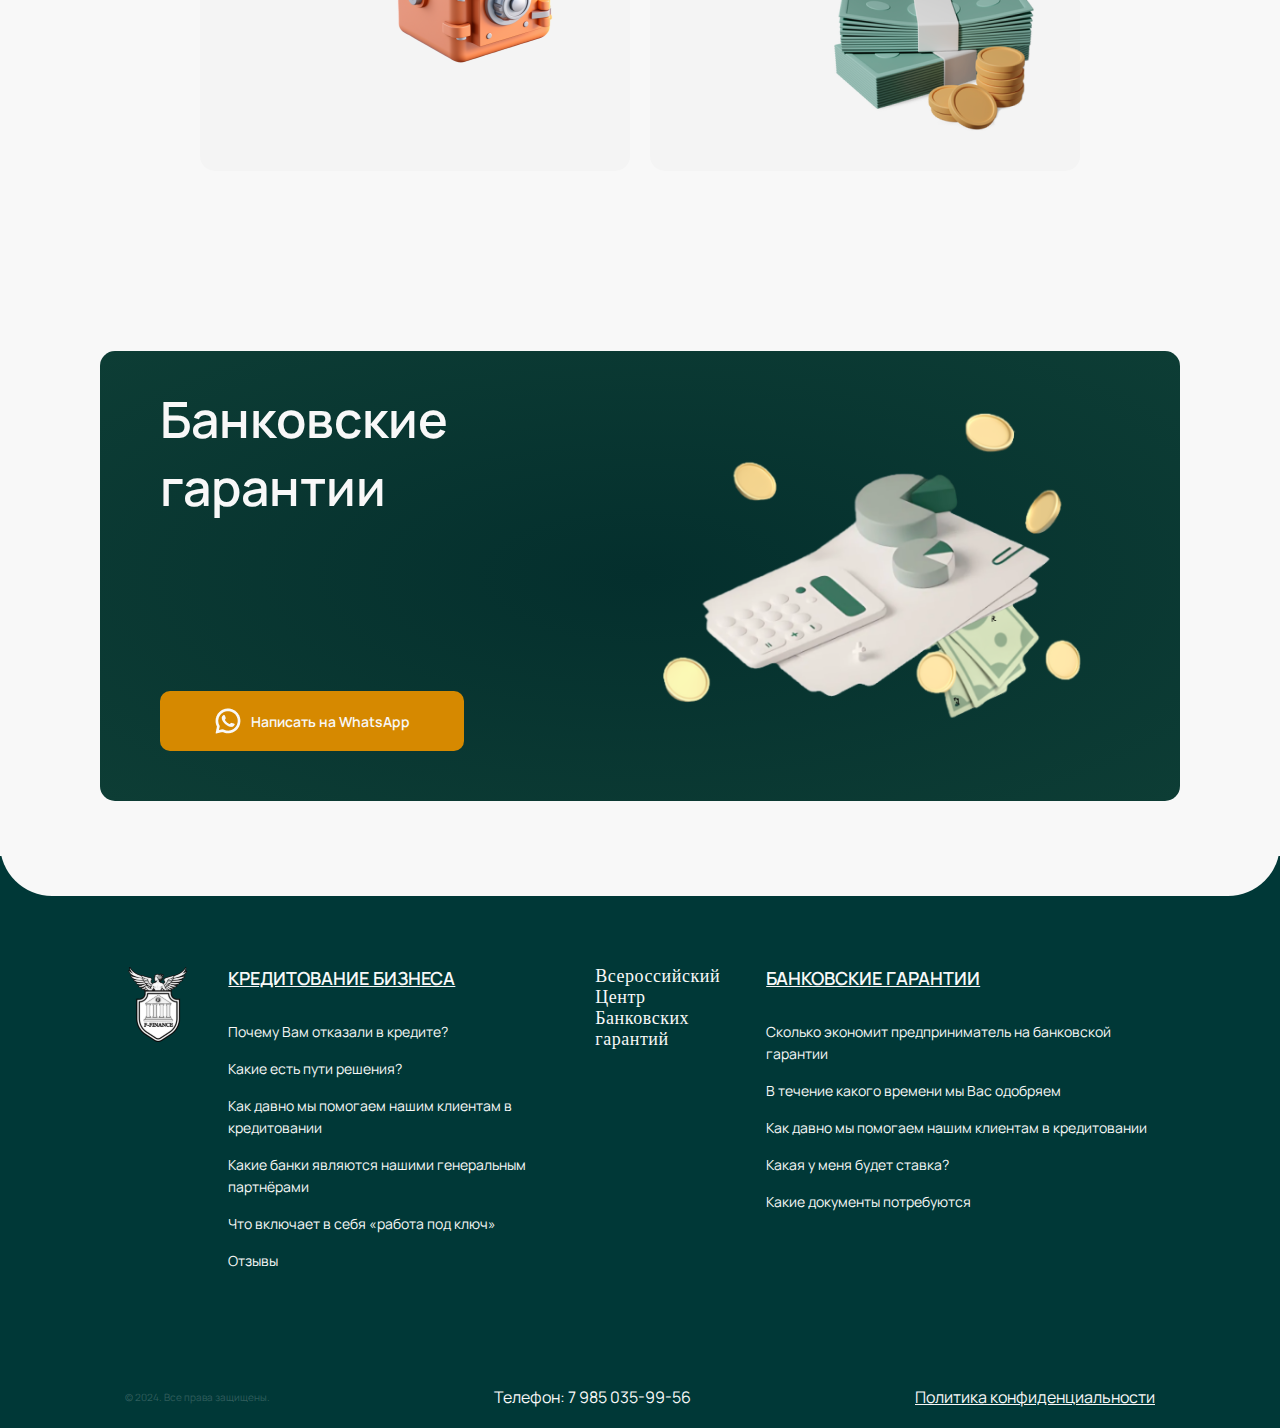
==== commit b3fbb54c: "edits 17" ====
--- a/guarantees.html
+++ b/guarantees.html
@@ -12,11 +12,14 @@
         <header class="header">
             <div class="header__container container">
                 <div class="header__logo">
-                    <img src="img/logo.svg" alt="logo" />
+                    <a href="index.html">
+                        <img src="img/logo.svg" alt="logo" />
+                    </a>
                     <p class="header__logo-text">
-                        Всероссийский Центр Банковских гарантий
+                        <a href="guarantees.html">Всероссийский Центр Банковских гарантий</a>
                     </p>
                 </div>
+                
                 <nav class="header__nav menu">
                     <ul class="menu__list">
                         <li class="menu__list-item">
@@ -28,7 +31,7 @@
                             <a href="#time">В течение какого времени мы Вас одобряем</a>
                         </li>
                         <li class="menu__list-item time">
-                            <a href="#time"
+                            <a href="#approval-procent"
                                 >Какая у меня будет ставка?</a
                             >
                         </li>
@@ -56,10 +59,10 @@
                             >
                         </li>
                         <li class="mob-menu__list-item ok1 i2">
-                            <a href="#time">В течение какого времени мы Вас одобряем</a>
+                            <a href="#approval-time">В течение какого времени мы Вас одобряем</a>
                         </li>
                         <li class="mob-menu__list-item time1 i3">
-                            <a href="#time"
+                            <a href="#approval-procent"
                                 >Какая у меня будет ставка?</a
                             >
                         </li>
@@ -162,12 +165,12 @@
                             <img src="./img/businessGuarantees/bank.svg" alt="">
                             <p>Работаем с 33 банками-партнёрами</p>
                         </div>
-                        <div  class="approval__section-card">
+                        <div id="approval-procent"  class="approval__section-card">
                             <img src="./img/businessGuarantees/comission.svg" alt="">
                             <p>Средняя комиссия — <span id="time1" class="accent procent">2,15% годовых</span></p>
                         </div>
 
-                        <div class="approval__section-card">
+                        <div id="approval-time" class="approval__section-card">
                             <img src="./img/businessGuarantees/approve.svg" alt="">
                             <p>Решение с минимальной ставкой <br><span id="time2" class="accent time5">
                                 в течение 4 часов</span> с момента отправки документов менеджеру</p>
@@ -312,14 +315,14 @@
                                     одобряем</a
                                 >
                             </li>
-                            <li class="footer_nav-item time3">
+                            <li class="footer_nav-item ">
                                 <a href="#time"
                                     >Как давно мы помогаем нашим клиентам в
                                     кредитовании</a
                                 >
                             </li>
-                            <li class="footer_nav-item">
-                                <a href="#time">Какая у меня будет ставка?</a>
+                            <li class="footer_nav-item time3">
+                                <a  href="#approval-procent">Какая у меня будет ставка?</a>
                             </li>
                             <li class="footer_nav-item">
                                 <a href="#documents">Какие документы потребуются</a>
--- a/css/guarantee.css
+++ b/css/guarantee.css
@@ -108,9 +108,6 @@
   background-size: cover;
   background-repeat: no-repeat;
 }
-.header__logo {
-  width: 127px;
-}
 .header__logo img {
   width: 85px;
   height: 104px;
@@ -121,16 +118,15 @@
   font-size: 14px;
   font-weight: 300;
 }
-@media (max-width: 900px) {
+@media (max-width: 1200px) {
   .header__logo {
     display: flex;
-    width: 100%;
     align-items: center;
   }
   .header__logo img {
     width: 44px;
     height: 54px;
-    margin-right: 36px;
+    margin-right: 26px;
   }
   .header__logo-text {
     width: 156px;
@@ -1002,7 +998,7 @@
 }
 
 .highlight {
-  animation: anim 3s 1;
+  animation: anim 1s 1;
   animation-fill-mode: forwards;
 }
 
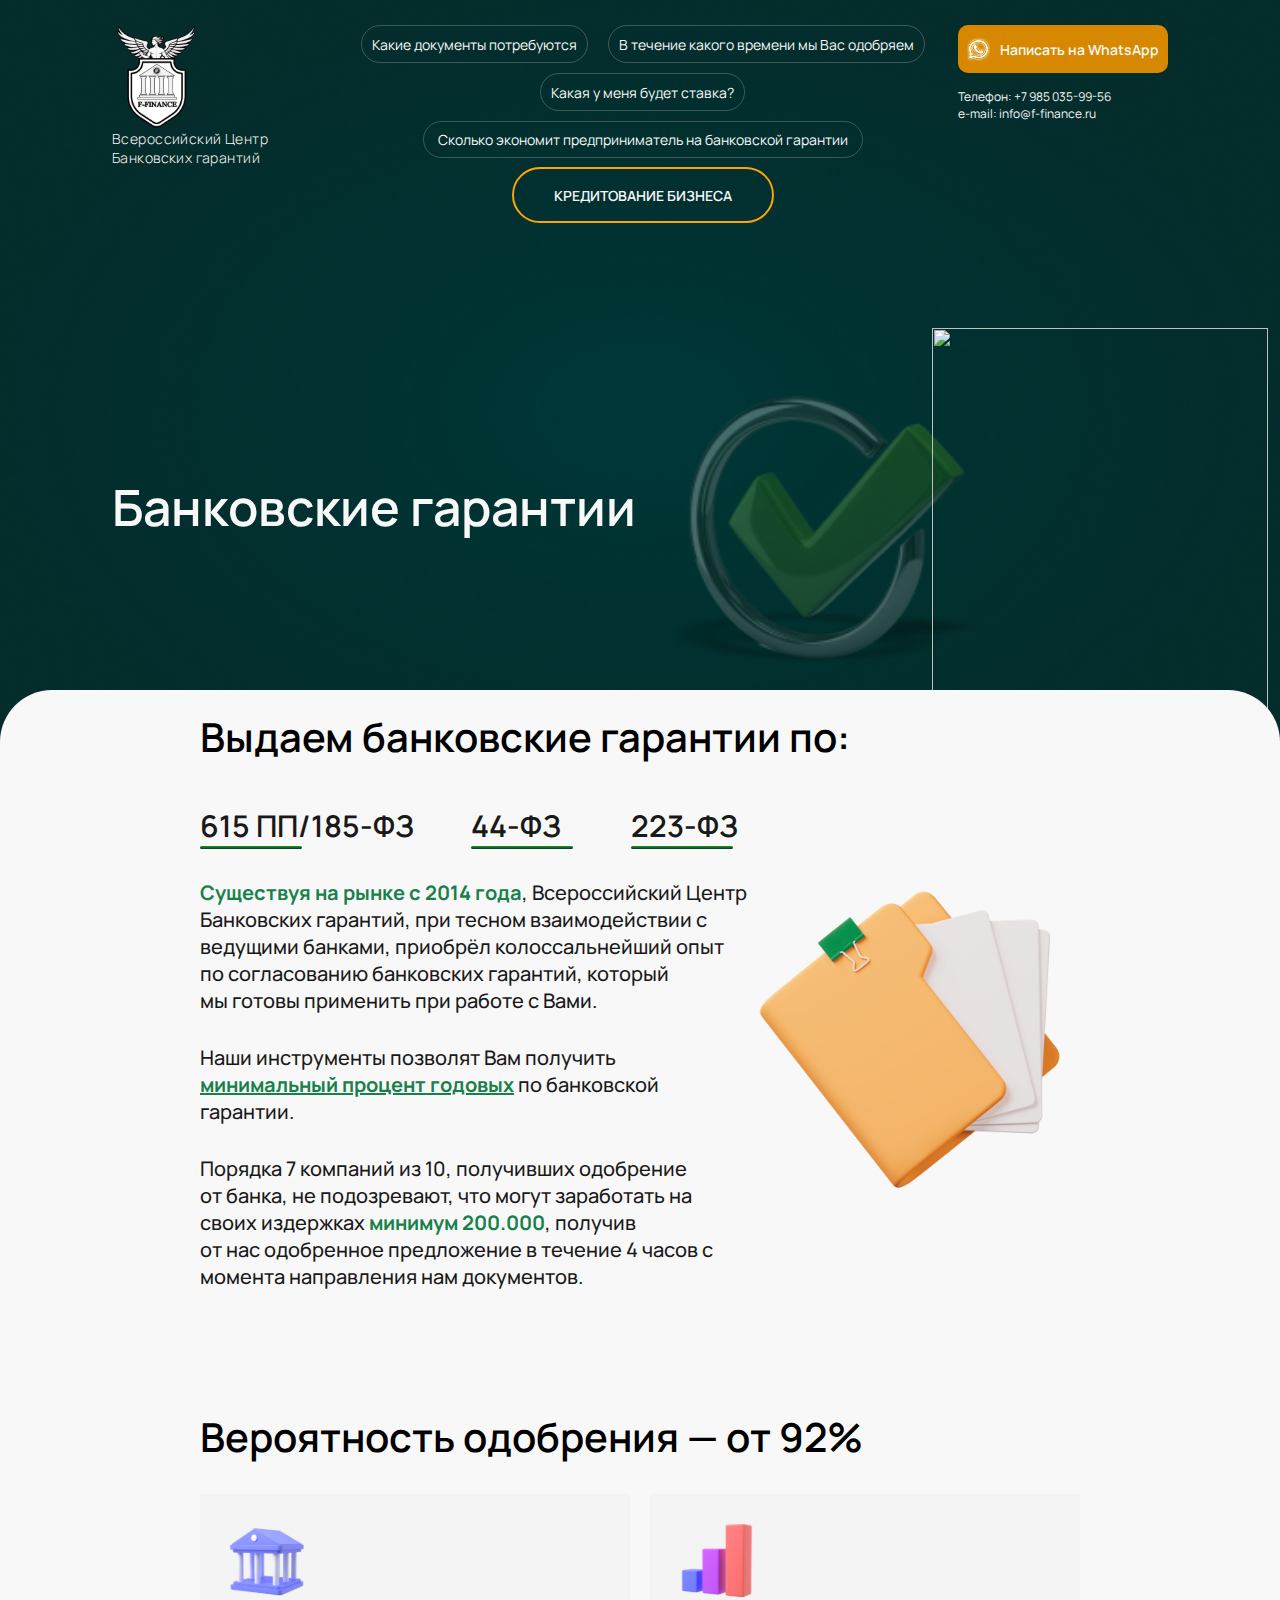
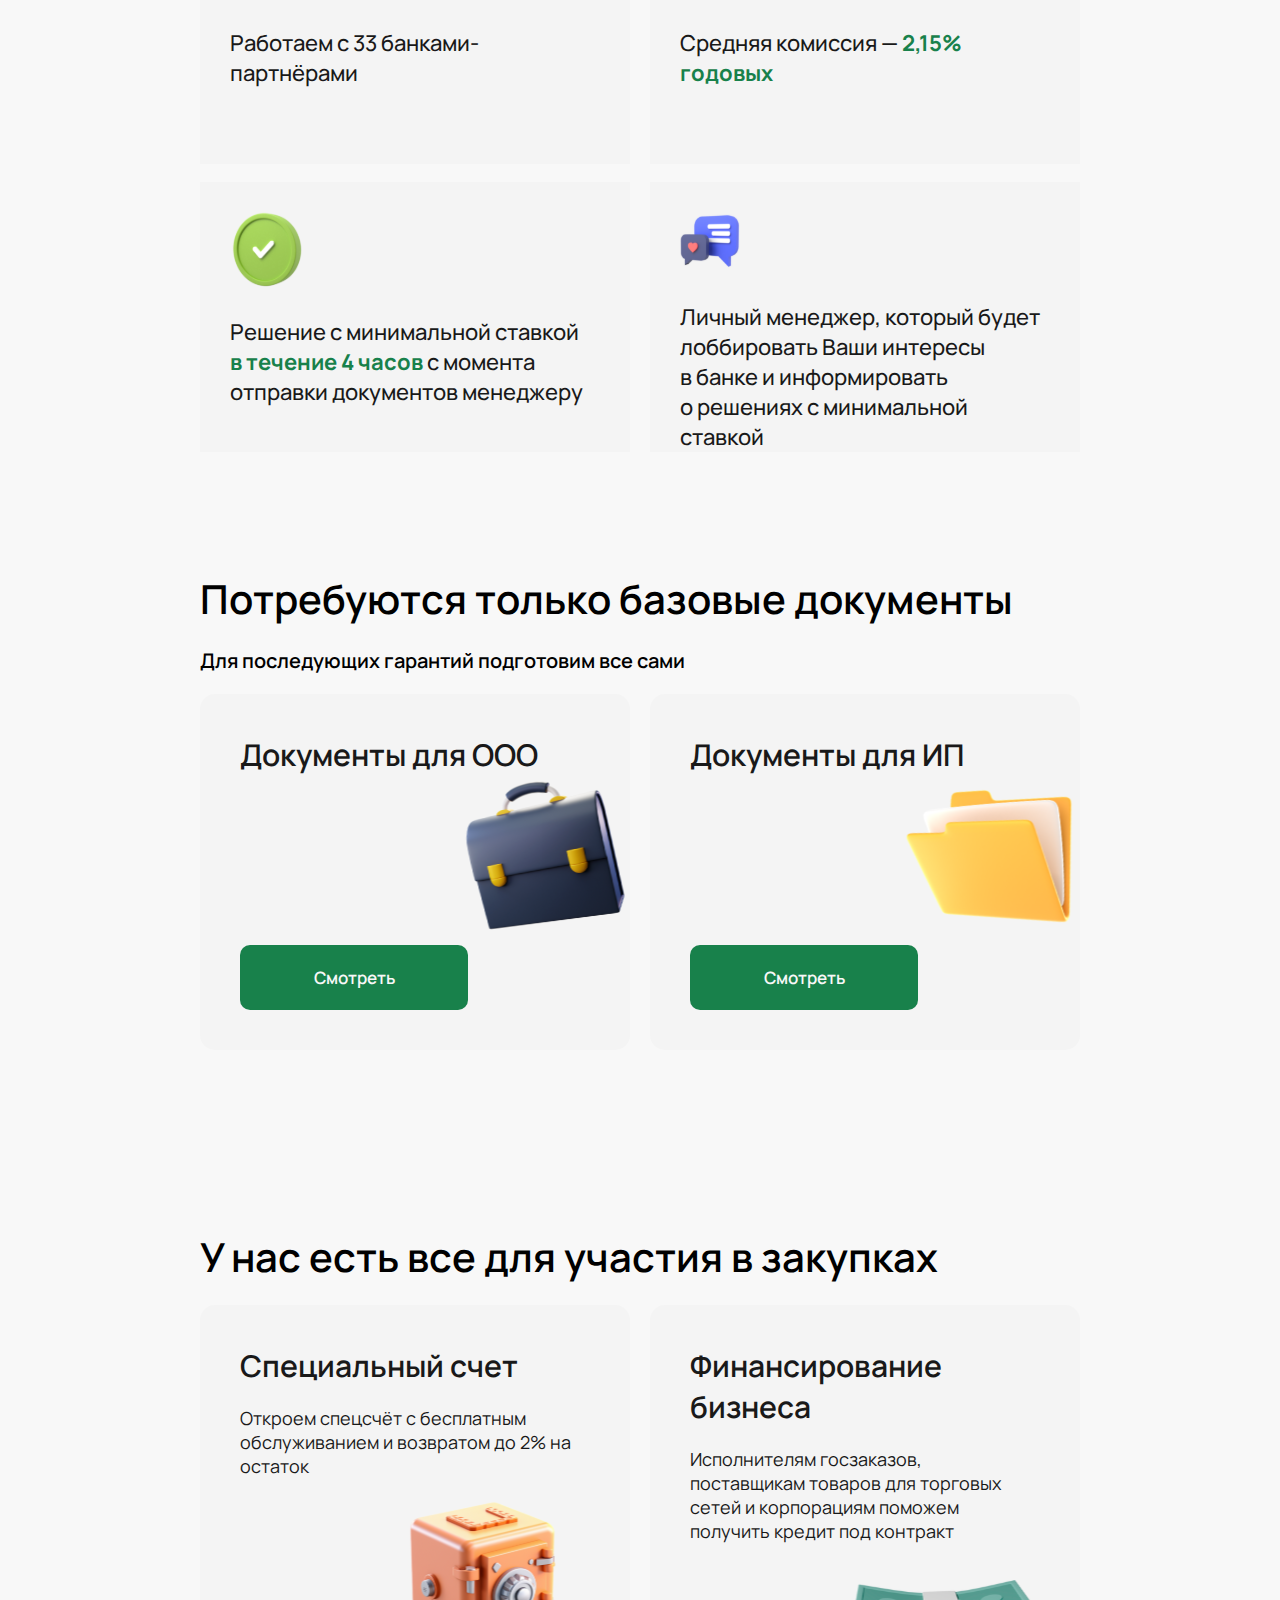
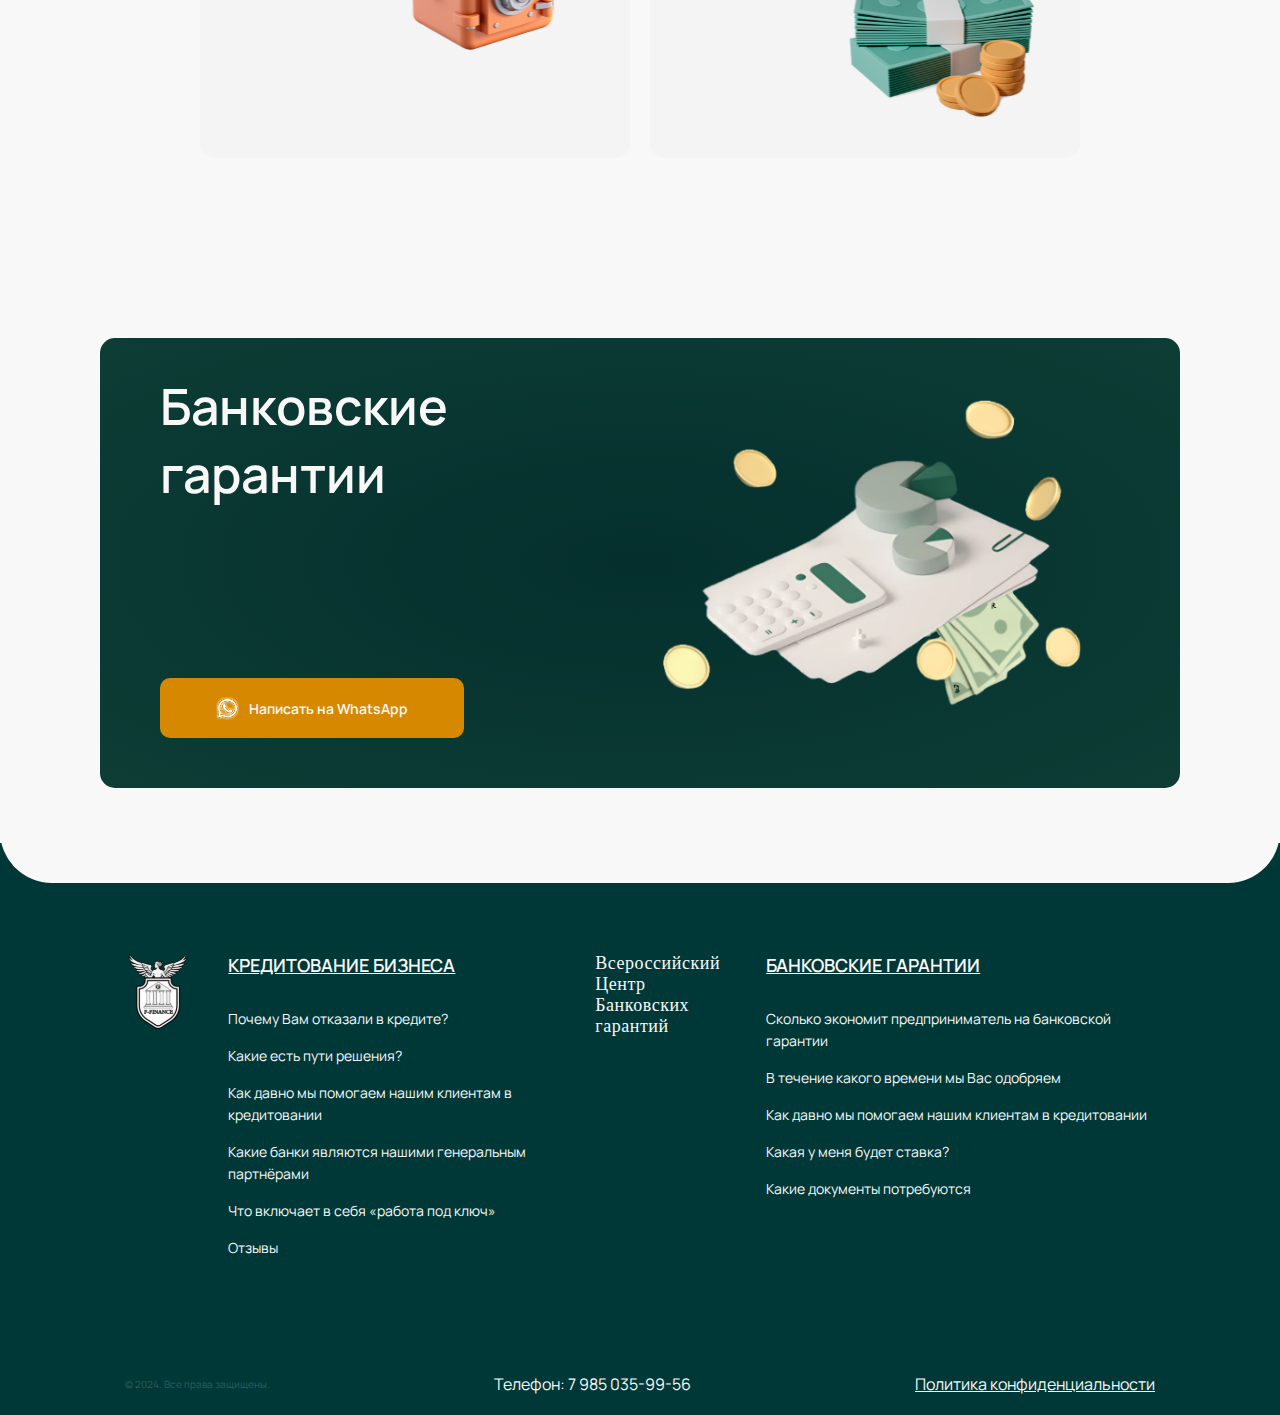
==== commit ea31fa61: "pravki" ====
--- a/guarantees.html
+++ b/guarantees.html
@@ -36,7 +36,7 @@
                             >
                         </li>
                         <div class="menu__list-block">
-                            <li class="menu__list-item">
+                            <li class="menu__list-item mini">
                                 <a href="#issue"
                                     >Сколько экономит предприниматель на банковской гарантии </a
                                 >
@@ -52,7 +52,7 @@
                 </nav>
                 <nav class="header__mob mob-menu">
                     <ul class="mob-menu__list">
-                        <li class="mob-menu__list-item i1">
+                        <li class="mob-menu__list-item mini3 i1">
                             <a href="#issue"
                                 >Сколько экономит предприниматель 
                                 на банковской гарантии </a
@@ -83,7 +83,7 @@
                             href="https://wa.me/79850359956"
                         >
                             <img
-                                src="img/whatsapp.png"
+                                src="img/whatsapp.svg"
                                 alt="whatsapp icon"
                             />
                             Написать на WhatsApp
@@ -99,7 +99,7 @@
                         target="_blank"
                         href="https://wa.me/79850359956"
                     >
-                        <img src="img/whatsapp.png" alt="whatsapp icon" />
+                        <img src="img/whatsapp.svg" alt="whatsapp icon" />
                         Написать на WhatsApp
                     </a>
                     <div class="number-wrap">
@@ -120,7 +120,7 @@
                 <div class="header__content container">
                     <h1 class="header__content-title">Банковские гарантии</h1>
                     <div class="header__content-img">
-                        <img class="approved" src="./img/businessGuarantees/approved.png" alt="">
+                        <img class="approved" src="./img/businessGuarantees/approved.svg" alt="">
                         <img class="phone" src="./img/businessGuarantees/telephone.svg" alt="">
                     </div>
             </div>
@@ -128,31 +128,34 @@
 
         <main>
             <div class="wrapper-white ">
-                <div id="issue" class="issue container">
+                <div  class="issue container">
                     <h1 class="title">Выдаем банковские гарантии по:</h1>
 
                     <div class="issue__section">
                         <div class="issue__section-text">
-                            <div class="articles">
+                            <div  class="articles">
                                 <div class="article">
+                                    
+                                    <h2 class="article-text">615 ПП/185-ФЗ</h2>
                                     <div class="article-line"></div>
-                                    <h2 class="article-text">615 ПП/185-ФЗ</h2>
+                                </div>
+                                <div  class="article">
+                                    
+                                    <h2 class="article-text">44-ФЗ</h2>
+                                    <div class="article-line"></div>
                                 </div>
                                 <div class="article">
+                                    
+                                    <h2 class="article-text">223-ФЗ</h2>
                                     <div class="article-line"></div>
-                                    <h2 class="article-text">44-ФЗ</h2>
-                                </div>
-                                <div class="article">
-                                    <div class="article-line"></div>
-                                    <h2 class="article-text">223-ФЗ</h2>
                                 </div>
                             </div>
-                            <p><span class="accent">Существуя на рынке с 2014 года</span>, Всероссийский Центр Банковских гарантий, при тесном взаимодействии с ведущими банками, приобрёл колоссальнейший опыт по согласованию банковских гарантий, который мы готовы применить при работе с Вами. </p>
+                            <p id="issue"><span class="accent">Существуя на рынке с 2014 года</span>, Всероссийский Центр Банковских гарантий, при тесном взаимодействии с ведущими банками, приобрёл колоссальнейший опыт по согласованию банковских гарантий, который мы готовы применить при работе с Вами. </p>
                             <p>Наши инструменты позволят Вам получить <span style="text-decoration: underline;" class="accent">минимальный процент годовых</span> по банковской гарантии.</p>
-                            <p>Порядка 7 компаний из 10, получивших одобрение от банка, не подозревают, что могут заработать на своих издержках <span class="accent">минимум 200.000</span>, получив от нас одобренное предложение в течение 4 часов с момента направления нам документов. </p>
+                            <p>Порядка 7 компаний из 10, получивших одобрение от банка, не подозревают, что могут заработать на своих издержках <span class="accent min200">минимум 200.000</span>, получив от нас одобренное предложение в течение 4 часов с момента направления нам документов. </p>
                         </div>
                         <div class="issue__section-img">
-                            <img src="./img/businessGuarantees/folder.png" alt="">
+                            <img src="./img/businessGuarantees/folder.svg" alt="">
                         </div>
                     </div>
                 </div>
@@ -193,7 +196,7 @@
                                     <h3>Документы для ООО</h3>
                                     <button class="green-btn llc">Смотреть</button>
                                 </div>
-                                <img src="./img/businessGuarantees/breifcase.png" alt="">
+                                <img src="./img/businessGuarantees/breifcase.svg" alt="">
                             </div>
 
                             <div class="documents__section-card">
@@ -201,7 +204,7 @@
                                     <h3>Документы для ИП</h3>
                                     <button class="green-btn sp">Смотреть</button>
                                 </div>
-                                <img src="./img/businessGuarantees/folder-icon.png" alt="">
+                                <img src="./img/businessGuarantees/folder-icon.svg" alt="">
                             </div>
                         </div>
                         </div>
@@ -215,14 +218,14 @@
                             <h3>Специальный счет</h3>
                             <p>Откроем спецсчёт с бесплатным обслуживанием и возвратом до 2% на остаток</p>
                             <div>
-                                <img src="./img/businessGuarantees/safe.png" alt="safe">
+                                <img src="./img/businessGuarantees/safe.svg" alt="safe">
                             </div>
                         </div>
 
                         <div class="purchase__section-card">
                             <h3>Финансирование бизнеса</h3>
                             <p>Исполнителям госзаказов, поставщикам товаров  для торговых сетей и корпорациям поможем получить кредит под контракт</p>
-                            <div><img src="./img/businessGuarantees/money.png" alt="money"></div>
+                            <div><img src="./img/businessGuarantees/money.svg" alt="money"></div>
                         </div>
                     </div>
                 </div>
@@ -236,7 +239,7 @@
                             href="https://wa.me/79850359956"
                         >
                             <img
-                                src="img/whatsapp.png"
+                                src="img/whatsapp.svg"
                                 alt="whatsapp icon"
                             />
                             Написать на WhatsApp
@@ -255,9 +258,9 @@
             <div class="footer__container container">
                 <div class="footer_container-up">
                     <div class="footer_container-left">
-                        <div class="logo footer__logo">
+                        <a href="index.html" class="logo footer__logo">
                             <img src="img/logo.svg" alt="" />
-                        </div>
+                        </a>
 
                         <ul class="footer_nav-list">
                             <h6 style="text-decoration: underline;" class="footer_nav-item footer_nav-accent bank-link">
@@ -295,15 +298,15 @@
                         </ul>
                     </div>
                     <div class="footer_container-right">
-                        <div class="logo footer__logo-text">
+                        <a href="guarantees.html" class="logo footer__logo-text">
                             Всероссийский Центр Банковских гарантий
-                        </div>
+                        </a>
 
                         <ul class="footer_nav-list">
                             <h6 style="text-decoration: underline;" class="footer_nav-item bank-link">
                                 <a href="guarantees.html">Банковские гарантии</a>
                             </h6>
-                            <li class="footer_nav-item">
+                            <li class="footer_nav-item mini2">
                                 <a href="#issue"
                                     >Сколько экономит предприниматель на
                                     банковской гарантии
--- a/css/guarantee.css
+++ b/css/guarantee.css
@@ -529,7 +529,7 @@
 }
 @media (max-width: 750px) {
   .articles .article {
-    margin-top: 20px;
+    margin-bottom: 20px;
   }
 }
 .articles .article-line {
@@ -919,6 +919,7 @@
 .footer__logo-text {
   margin-right: 54px;
   width: 117px;
+  height: fit-content;
   font-family: "Bebas Neue";
   letter-spacing: 0.03em;
   font-size: 18px;
